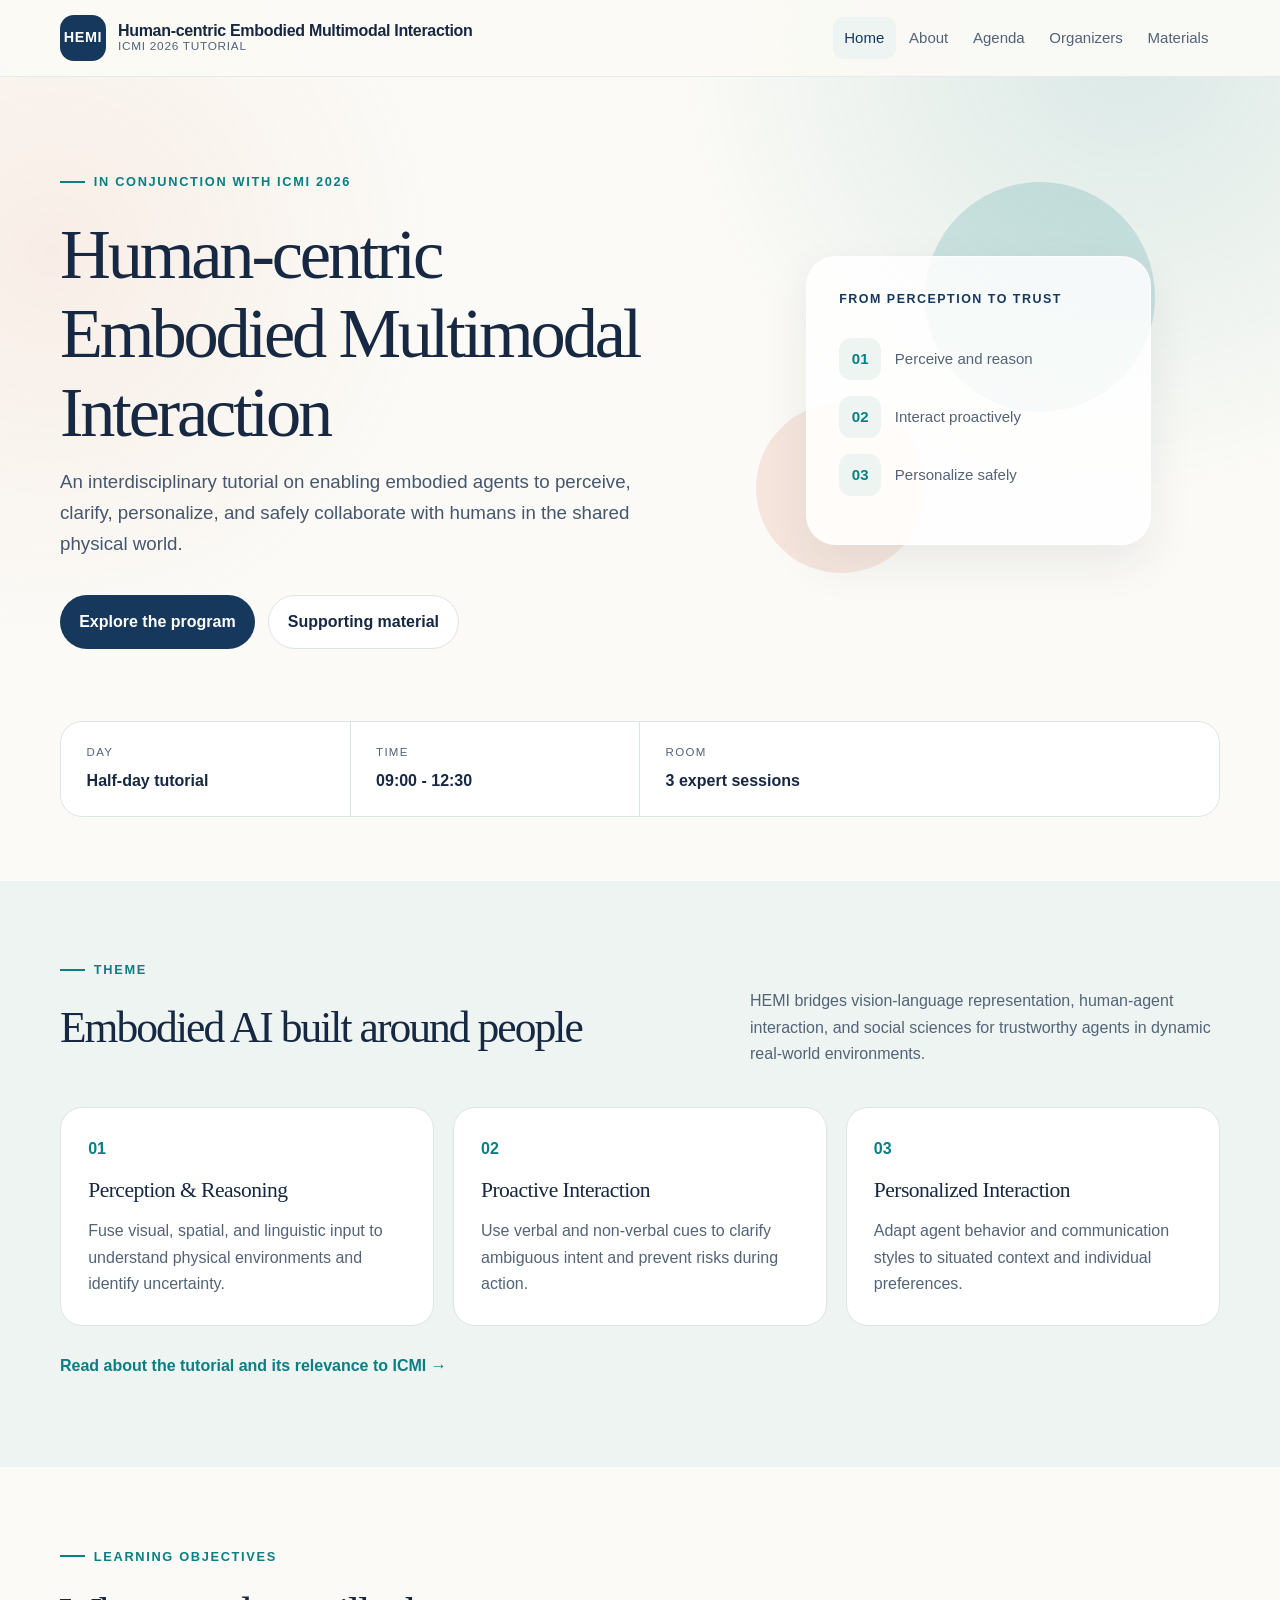
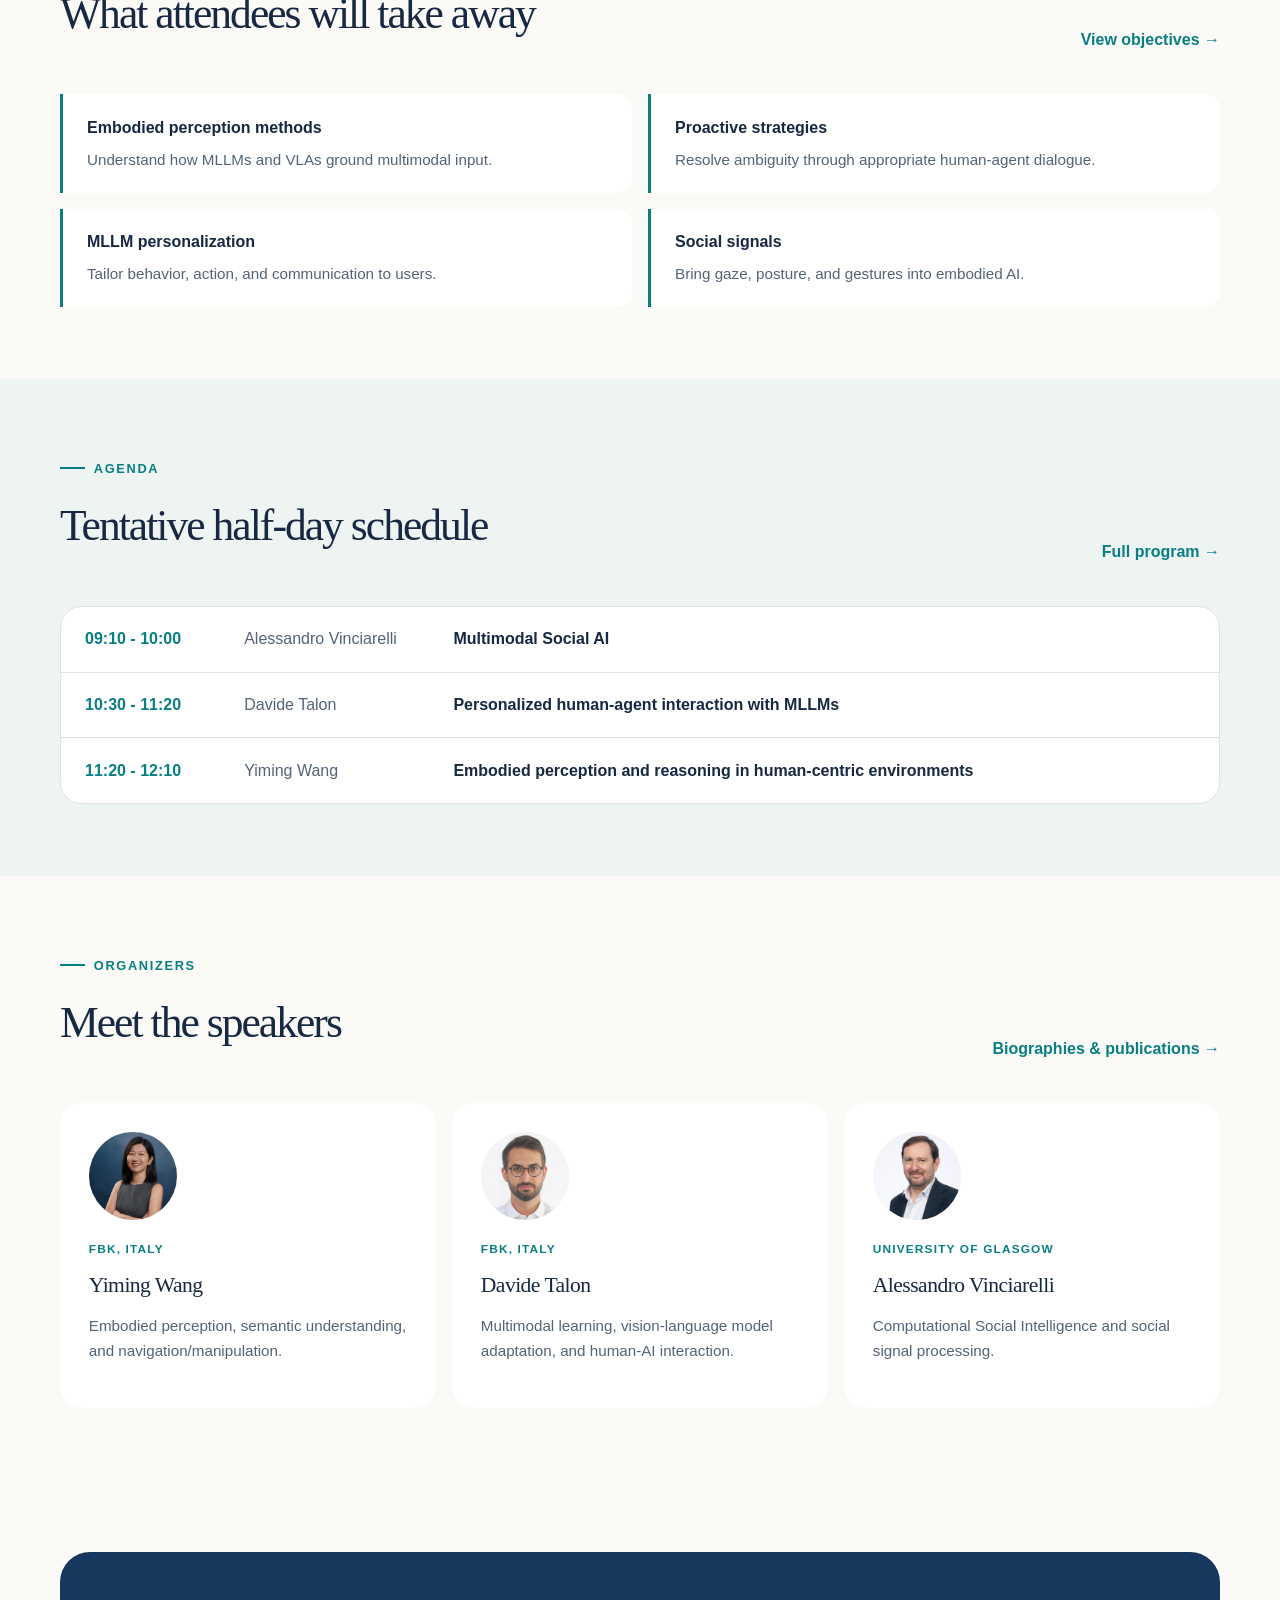
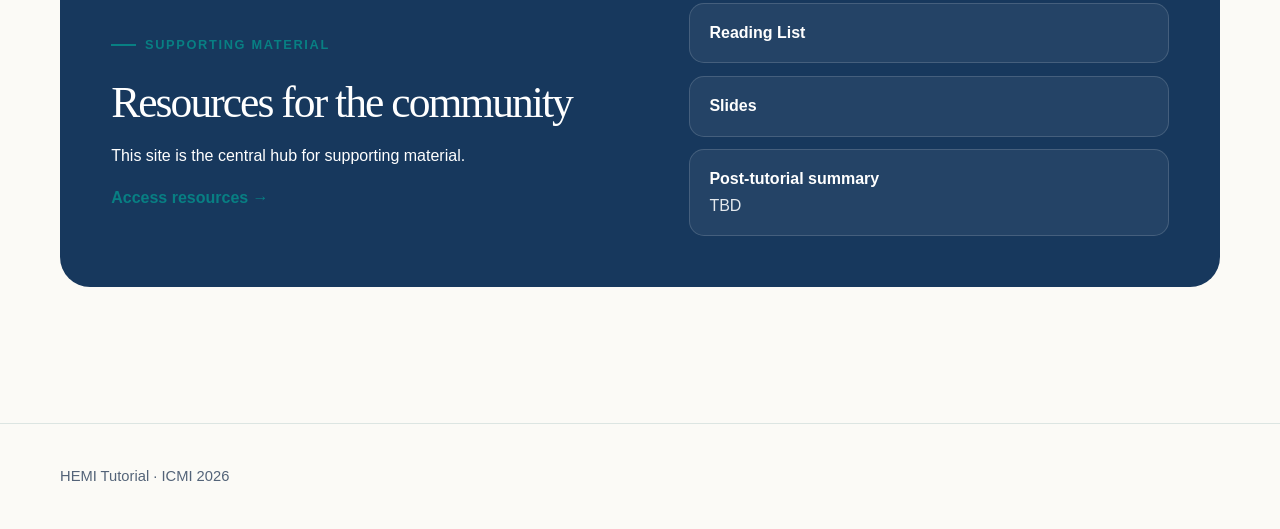
==== index.html @ 47eda5be "first commit" ====
<!doctype html>
<html lang="en">
  <head>
    <meta charset="utf-8">
    <meta name="viewport" content="width=device-width, initial-scale=1">
    <meta name="description" content="HEMI: Tutorial on Human-centric Embodied Multimodal Interaction in conjunction with ICMI 2026.">
    <title>HEMI | Human-centric Embodied Multimodal Interaction</title>
    <link rel="icon" type="image/svg+xml" href="assets/favicon.svg">
    <link rel="stylesheet" href="assets/styles.css">
    <script src="assets/site.js" defer></script>
  </head>
  <body>
    <header class="site-header">
      <div class="container header-row">
        <a class="brand" href="index.html" aria-label="HEMI homepage">
          <span class="brand-mark">HEMI</span>
          <span class="brand-text">Human-centric Embodied Multimodal Interaction<small>ICMI 2026 Tutorial</small></span>
        </a>
        <button class="nav-toggle" type="button" aria-expanded="false" aria-controls="nav">Menu</button>
        <nav class="site-nav" id="nav" aria-label="Primary">
          <a href="index.html" aria-current="page">Home</a>
          <a href="about.html">About</a>
          <a href="agenda.html">Agenda</a>
          <a href="organizers.html">Organizers</a>
          <a href="materials.html">Materials</a>
        </nav>
      </div>
    </header>

    <main>
      <section class="hero">
        <div class="container hero-grid">
          <div>
            <span class="eyebrow">In conjunction with ICMI 2026</span>
            <h1>Human-centric Embodied Multimodal Interaction</h1>
            <p class="lead">An interdisciplinary tutorial on enabling embodied agents to perceive, clarify, personalize, and safely collaborate with humans in the shared physical world.</p>
            <div class="actions">
              <a class="button" href="agenda.html">Explore the program</a>
              <a class="button secondary" href="materials.html">Supporting material</a>
            </div>
          </div>
          <div class="hero-art" aria-hidden="true">
            <span class="orb one"></span>
            <span class="orb two"></span>
            <div class="art-card">
              <strong>From perception to trust</strong>
              <div class="signal"><span>01</span>Perceive and reason</div>
              <div class="signal"><span>02</span>Interact proactively</div>
              <div class="signal"><span>03</span>Personalize safely</div>
            </div>
          </div>
        </div>
      </section>

      <section class="fact-strip" aria-label="Tutorial facts">
        <div class="container facts">
          <div class="fact"><span class="fact-label">Day</span><span class="fact-value">Half-day tutorial</span></div>
          <div class="fact"><span class="fact-label">Time</span><span class="fact-value">09:00 - 12:30</span></div>
          <div class="fact"><span class="fact-label">Room</span><span class="fact-value">3 expert sessions</span></div>
        </div>
      </section>

      <section class="section tint" id="theme">
        <div class="container">
          <div class="section-heading">
            <div>
              <span class="eyebrow">Theme</span>
              <h2>Embodied AI built around people</h2>
            </div>
            <p>HEMI bridges vision-language representation, human-agent interaction, and social sciences for trustworthy agents in dynamic real-world environments.</p>
          </div>
          <div class="cards">
            <article class="card">
              <span class="number">01</span>
              <h3>Perception &amp; Reasoning</h3>
              <p>Fuse visual, spatial, and linguistic input to understand physical environments and identify uncertainty.</p>
            </article>
            <article class="card">
              <span class="number">02</span>
              <h3>Proactive Interaction</h3>
              <p>Use verbal and non-verbal cues to clarify ambiguous intent and prevent risks during action.</p>
            </article>
            <article class="card">
              <span class="number">03</span>
              <h3>Personalized Interaction</h3>
              <p>Adapt agent behavior and communication styles to situated context and individual preferences.</p>
            </article>
          </div>
          <p class="more-link"><a class="link" href="about.html">Read about the tutorial and its relevance to ICMI &rarr;</a></p>
        </div>
      </section>

      <section class="section">
        <div class="container">
          <div class="section-heading">
            <div>
              <span class="eyebrow">Learning Objectives</span>
              <h2>What attendees will take away</h2>
            </div>
            <a class="link" href="about.html">View objectives &rarr;</a>
          </div>
          <div class="objective-grid">
            <div class="objective"><strong>Embodied perception methods</strong><p>Understand how MLLMs and VLAs ground multimodal input.</p></div>
            <div class="objective"><strong>Proactive strategies</strong><p>Resolve ambiguity through appropriate human-agent dialogue.</p></div>
            <div class="objective"><strong>MLLM personalization</strong><p>Tailor behavior, action, and communication to users.</p></div>
            <div class="objective"><strong>Social signals</strong><p>Bring gaze, posture, and gestures into embodied AI.</p></div>
          </div>
        </div>
      </section>

      <section class="section tint">
        <div class="container">
          <div class="section-heading">
            <div>
              <span class="eyebrow">Agenda</span>
              <h2>Tentative half-day schedule</h2>
            </div>
            <a class="link" href="agenda.html">Full program &rarr;</a>
          </div>
          <div class="timeline">
            <div class="session"><time>09:10 - 10:00</time><span class="speaker">Alessandro Vinciarelli</span><span class="topic">Multimodal Social AI</span></div>
            <div class="session"><time>10:30 - 11:20</time><span class="speaker">Davide Talon</span><span class="topic">Personalized human-agent interaction with MLLMs</span></div>
            <div class="session"><time>11:20 - 12:10</time><span class="speaker">Yiming Wang</span><span class="topic">Embodied perception and reasoning in human-centric environments</span></div>
          </div>
        </div>
      </section>

      <section class="section">
        <div class="container">
          <div class="section-heading">
            <div>
              <span class="eyebrow">Organizers</span>
              <h2>Meet the speakers</h2>
            </div>
            <a class="link" href="organizers.html">Biographies &amp; publications &rarr;</a>
          </div>
          <div class="people">
            <article class="person"><img class="person-avatar" src="assets/yiming.jpg" alt="Profile placeholder for Yiming Wang"><div class="person-tag">FBK, Italy</div><h3>Yiming Wang</h3><p>Embodied perception, semantic understanding, and navigation/manipulation.</p></article>
            <article class="person"><img class="person-avatar" src="assets/davide.jpg" alt="Profile placeholder for Davide Talon"><div class="person-tag">FBK, Italy</div><h3>Davide Talon</h3><p>Multimodal learning, vision-language model adaptation, and human-AI interaction.</p></article>
            <article class="person"><img class="person-avatar" src="assets/alessandro.jpg" alt="Profile placeholder for Alessandro Vinciarelli"><div class="person-tag">University of Glasgow</div><h3>Alessandro Vinciarelli</h3><p>Computational Social Intelligence and social signal processing.</p></article>
          </div>
        </div>
      </section>

      <section class="section">
        <div class="container resource-panel">
          <div>
            <span class="eyebrow">Supporting Material</span>
            <h2>Resources for the community</h2>
            <p>This site is the central hub for supporting material.</p>
            <a class="link" href="materials.html">Access resources &rarr;</a>
          </div>
          <div class="resource-list">
            <div class="resource-item"><strong>Reading List</strong></div>
            <div class="resource-item"><strong>Slides</strong></div>
            <div class="resource-item"><strong>Post-tutorial summary</strong>TBD</div>
          </div>
        </div>
      </section>
    </main>

    <footer class="site-footer">
      <div class="container footer-row">
        <span>HEMI Tutorial &middot; ICMI 2026</span>
      </div>
    </footer>
  </body>
</html>
---- assets/styles.css ----
:root {
  --ink: #172842;
  --ink-soft: #536378;
  --paper: #fbfaf6;
  --surface: #ffffff;
  --mist: #eef4f2;
  --line: #dce5e2;
  --navy: #17385d;
  --teal: #087f83;
  --coral: #df754f;
  --gold: #d1a144;
  --shadow: 0 18px 45px rgba(23, 40, 66, 0.08);
  --radius: 22px;
  --content: 1160px;
}

*,
*::before,
*::after {
  box-sizing: border-box;
}

html {
  scroll-behavior: smooth;
}

body {
  margin: 0;
  color: var(--ink);
  background: var(--paper);
  font-family: "Avenir Next", "Segoe UI", Arial, sans-serif;
  line-height: 1.65;
}

body::before {
  position: fixed;
  z-index: -1;
  inset: 0;
  background:
    radial-gradient(circle at 88% 5%, rgba(8, 127, 131, 0.13), transparent 28rem),
    radial-gradient(circle at 4% 28%, rgba(223, 117, 79, 0.09), transparent 24rem);
  content: "";
}

a {
  color: inherit;
  text-decoration: none;
}

p {
  margin: 0 0 1rem;
  color: var(--ink-soft);
}

img {
  max-width: 100%;
}

.container {
  width: min(var(--content), calc(100% - 3rem));
  margin: 0 auto;
}

.site-header {
  position: sticky;
  top: 0;
  z-index: 20;
  border-bottom: 1px solid rgba(220, 229, 226, 0.7);
  background: rgba(251, 250, 246, 0.92);
  backdrop-filter: blur(14px);
}

.header-row {
  min-height: 76px;
  display: flex;
  align-items: center;
  justify-content: space-between;
  gap: 1.5rem;
}

.brand {
  display: inline-flex;
  align-items: center;
  gap: 0.75rem;
  font-weight: 700;
  letter-spacing: -0.02em;
}

.brand-mark {
  display: grid;
  place-items: center;
  width: 46px;
  height: 46px;
  border-radius: 14px;
  color: #fff;
  background: var(--navy);
  font-size: 0.9rem;
  letter-spacing: 0.04em;
}

.brand-text {
  display: grid;
  line-height: 1.15;
}

.brand-text small {
  color: var(--ink-soft);
  font-size: 0.74rem;
  font-weight: 500;
  letter-spacing: 0.06em;
  text-transform: uppercase;
}

.nav-toggle {
  display: none;
  padding: 0.55rem 0.8rem;
  border: 1px solid var(--line);
  border-radius: 12px;
  background: var(--surface);
  color: var(--ink);
  font: inherit;
  font-weight: 600;
}

.site-nav {
  display: flex;
  align-items: center;
  gap: 0.1rem;
}

.site-nav a {
  padding: 0.55rem 0.72rem;
  border-radius: 10px;
  color: var(--ink-soft);
  font-size: 0.94rem;
  font-weight: 500;
}

.site-nav a:hover,
.site-nav a[aria-current="page"] {
  color: var(--navy);
  background: var(--mist);
}

.hero {
  padding: 5.5rem 0 4.5rem;
}

.hero-grid {
  display: grid;
  grid-template-columns: 1.02fr 0.78fr;
  align-items: center;
  gap: clamp(2.5rem, 7vw, 6rem);
}

.eyebrow {
  display: inline-flex;
  align-items: center;
  gap: 0.55rem;
  margin-bottom: 1.4rem;
  color: var(--teal);
  font-size: 0.8rem;
  font-weight: 700;
  letter-spacing: 0.13em;
  text-transform: uppercase;
}

.eyebrow::before {
  width: 25px;
  height: 2px;
  background: currentColor;
  content: "";
}

h1,
h2,
h3 {
  margin: 0 0 1rem;
  color: var(--ink);
  font-family: Georgia, "Times New Roman", serif;
  font-weight: 500;
  line-height: 1.12;
  letter-spacing: -0.045em;
}

h1 {
  max-width: 700px;
  font-size: clamp(2.8rem, 5.5vw, 4.7rem);
}

h2 {
  font-size: clamp(2rem, 3.4vw, 2.8rem);
}

h3 {
  font-size: 1.35rem;
  letter-spacing: -0.025em;
}

.lead {
  max-width: 670px;
  color: #44576f;
  font-size: clamp(1.05rem, 2vw, 1.17rem);
}

.actions {
  display: flex;
  flex-wrap: wrap;
  gap: 0.8rem;
  margin-top: 2.2rem;
}

.button {
  display: inline-flex;
  align-items: center;
  gap: 0.5rem;
  padding: 0.78rem 1.2rem;
  border-radius: 999px;
  color: #fff;
  background: var(--navy);
  font-weight: 600;
  transition: transform 160ms ease, box-shadow 160ms ease;
}

.button:hover {
  box-shadow: 0 8px 20px rgba(23, 56, 93, 0.2);
  transform: translateY(-2px);
}

.button.secondary {
  border: 1px solid var(--line);
  color: var(--ink);
  background: var(--surface);
}

.hero-art {
  position: relative;
  min-height: 450px;
}

.orb {
  position: absolute;
  border-radius: 50%;
}

.orb.one {
  top: 0;
  right: 14%;
  width: 230px;
  height: 230px;
  background: rgba(8, 127, 131, 0.16);
}

.orb.two {
  bottom: 13%;
  left: 0;
  width: 170px;
  height: 170px;
  background: rgba(223, 117, 79, 0.15);
}

.art-card {
  position: absolute;
  top: 74px;
  left: 50px;
  width: min(345px, calc(100% - 55px));
  padding: 2rem;
  border: 1px solid rgba(255, 255, 255, 0.65);
  border-radius: 30px;
  background: rgba(255, 255, 255, 0.82);
  box-shadow: var(--shadow);
}

.art-card strong {
  display: block;
  margin-bottom: 1.8rem;
  color: var(--navy);
  font-size: 0.78rem;
  letter-spacing: 0.12em;
  text-transform: uppercase;
}

.signal {
  display: flex;
  align-items: center;
  gap: 0.85rem;
  margin: 1rem 0;
  color: var(--ink-soft);
  font-size: 0.94rem;
  font-weight: 500;
}

.signal span:first-child {
  width: 42px;
  height: 42px;
  display: grid;
  place-items: center;
  border-radius: 12px;
  color: var(--teal);
  background: var(--mist);
  font-weight: 700;
}

.fact-strip {
  padding: 0 0 4rem;
}

.facts {
  display: grid;
  grid-template-columns: repeat(4, 1fr);
  overflow: hidden;
  border: 1px solid var(--line);
  border-radius: var(--radius);
  background: var(--surface);
}

.fact {
  padding: 1.35rem 1.6rem;
  border-right: 1px solid var(--line);
}

.fact:last-child {
  border-right: 0;
}

.fact-label {
  display: block;
  margin-bottom: 0.35rem;
  color: var(--ink-soft);
  font-size: 0.72rem;
  letter-spacing: 0.11em;
  text-transform: uppercase;
}

.fact-value {
  color: var(--ink);
  font-weight: 600;
}

.section {
  padding: 4.5rem 0;
}

.section.tint {
  background: var(--mist);
}

.section-heading {
  display: flex;
  align-items: end;
  justify-content: space-between;
  gap: 2rem;
  margin-bottom: 2.5rem;
}

.section-heading p {
  max-width: 470px;
  margin: 0;
}

.link {
  color: var(--teal);
  font-weight: 650;
}

.link:hover {
  text-decoration: underline;
  text-underline-offset: 4px;
}

.more-link {
  margin-top: 1.7rem;
}

.cards {
  display: grid;
  grid-template-columns: repeat(3, 1fr);
  gap: 1.15rem;
}

.card {
  padding: 1.7rem;
  border: 1px solid var(--line);
  border-radius: var(--radius);
  background: var(--surface);
}

.card p:last-child {
  margin-bottom: 0;
}

.number {
  display: block;
  margin-bottom: 1rem;
  color: var(--teal);
  font-weight: 700;
}

.objective-grid {
  display: grid;
  grid-template-columns: repeat(2, 1fr);
  gap: 1rem;
}

.objective {
  padding: 1.3rem 1.5rem;
  border-left: 3px solid var(--teal);
  border-radius: 0 15px 15px 0;
  background: var(--surface);
}

.objective strong {
  display: block;
  margin-bottom: 0.35rem;
}

.objective p {
  margin: 0;
  font-size: 0.95rem;
}

.timeline {
  border: 1px solid var(--line);
  border-radius: var(--radius);
  background: var(--surface);
}

.session {
  display: grid;
  grid-template-columns: 140px 190px 1fr;
  gap: 1.2rem;
  padding: 1.2rem 1.5rem;
  border-bottom: 1px solid var(--line);
}

.session:last-child {
  border-bottom: 0;
}

.session time {
  color: var(--teal);
  font-weight: 700;
}

.session .speaker {
  color: var(--ink-soft);
}

.session .topic {
  color: var(--ink);
  font-weight: 600;
}

.people {
  display: grid;
  grid-template-columns: repeat(3, 1fr);
  gap: 1rem;
}

.person {
  padding: 1.8rem;
  border-radius: var(--radius);
  background: var(--surface);
}

.person-avatar {
  display: block;
  width: 88px;
  height: 88px;
  margin-bottom: 1.25rem;
  border-radius: 50%;
  background: #f5e7e1;
  object-fit: cover;
  object-position: center 20%;
}

.person-tag {
  margin-bottom: 0.85rem;
  color: var(--teal);
  font-size: 0.74rem;
  font-weight: 700;
  letter-spacing: 0.1em;
  text-transform: uppercase;
}

.person p {
  font-size: 0.95rem;
}

.resource-panel {
  display: grid;
  grid-template-columns: 1.05fr 0.95fr;
  gap: 3rem;
  align-items: center;
  padding: clamp(2rem, 5vw, 3.2rem);
  border-radius: 30px;
  color: #fff;
  background: var(--navy);
}

.resource-panel h2,
.resource-panel p {
  color: #fff;
}

.resource-list {
  display: grid;
  gap: 0.8rem;
}

.resource-item {
  padding: 1rem 1.2rem;
  border: 1px solid rgba(255, 255, 255, 0.15);
  border-radius: 15px;
  background: rgba(255, 255, 255, 0.06);
  color: rgba(255, 255, 255, 0.88);
}

.resource-item strong {
  display: block;
  color: #fff;
}

.page-hero {
  padding: 4.8rem 0 3.4rem;
}

.page-hero h1 {
  max-width: 820px;
  font-size: clamp(2.55rem, 5vw, 4rem);
}

.page-hero .lead {
  max-width: 760px;
}

.prose {
  max-width: 780px;
}

.prose h2 {
  margin-top: 2.6rem;
  font-size: 1.8rem;
}

.topic-list {
  display: grid;
  gap: 0.75rem;
  padding: 0;
  list-style: none;
}

.topic-list li {
  position: relative;
  padding: 1rem 1rem 1rem 3rem;
  border: 1px solid var(--line);
  border-radius: 13px;
  background: var(--surface);
}

.topic-list li::before {
  position: absolute;
  top: 1.18rem;
  left: 1.1rem;
  width: 10px;
  height: 10px;
  border-radius: 50%;
  background: var(--coral);
  content: "";
}

.wide-card {
  margin-bottom: 1rem;
  padding: 1.7rem 1.8rem;
  border: 1px solid var(--line);
  border-radius: var(--radius);
  background: var(--surface);
}

.bio {
  margin-bottom: 1.1rem;
  padding: clamp(1.5rem, 4vw, 2.3rem);
  border: 1px solid var(--line);
  border-radius: var(--radius);
  background: var(--surface);
}

.bio-header {
  display: flex;
  justify-content: space-between;
  align-items: center;
  gap: 1.5rem;
  margin-bottom: 0.7rem;
}

.bio-person {
  display: flex;
  align-items: center;
  gap: 1.25rem;
}

.bio-avatar {
  flex: 0 0 auto;
  width: 108px;
  height: 108px;
  border-radius: 50%;
  background: #f5e7e1;
  object-fit: cover;
  object-position: center 20%;
}

.bio-header p {
  margin: 0;
  text-align: right;
}

.publications {
  margin: 1rem 0 0;
  padding-left: 1.2rem;
  color: var(--ink-soft);
  font-size: 0.94rem;
}

.publications li + li {
  margin-top: 0.45rem;
}

.download-card {
  display: flex;
  justify-content: space-between;
  align-items: center;
  gap: 2rem;
  padding: 2rem;
  border: 1px solid var(--line);
  border-radius: var(--radius);
  background: var(--surface);
}

.download-card p {
  margin-bottom: 0;
}

.materials-grid {
  margin-top: 1rem;
}

.note {
  margin-top: 2rem;
  padding: 1.25rem 1.4rem;
  border-radius: 15px;
  background: var(--mist);
  color: var(--ink-soft);
}

.site-footer {
  margin-top: 4rem;
  padding: 2.5rem 0;
  border-top: 1px solid var(--line);
}

.footer-row {
  display: flex;
  justify-content: space-between;
  align-items: center;
  gap: 1.3rem;
  color: var(--ink-soft);
  font-size: 0.92rem;
}

.footer-links {
  display: flex;
  gap: 1.2rem;
}

@media (max-width: 900px) {
  .nav-toggle {
    display: block;
  }

  .site-nav {
    position: absolute;
    top: 76px;
    right: 1.5rem;
    left: 1.5rem;
    display: none;
    flex-direction: column;
    align-items: stretch;
    padding: 0.65rem;
    border: 1px solid var(--line);
    border-radius: 16px;
    background: var(--surface);
    box-shadow: var(--shadow);
  }

  .site-nav.open {
    display: flex;
  }

  .hero-grid,
  .resource-panel {
    grid-template-columns: 1fr;
  }

  .hero {
    padding-top: 3.8rem;
  }

  .hero-art {
    min-height: 400px;
    max-width: 450px;
    width: 100%;
    margin: 0 auto;
  }

  .facts,
  .cards,
  .people {
    grid-template-columns: repeat(2, 1fr);
  }

  .fact:nth-child(2) {
    border-right: 0;
  }

  .fact:nth-child(-n+2) {
    border-bottom: 1px solid var(--line);
  }

  .section-heading {
    align-items: start;
    flex-direction: column;
  }
}

@media (max-width: 640px) {
  .container {
    width: min(var(--content), calc(100% - 2rem));
  }

  .brand-text {
    display: none;
  }

  .hero-art {
    min-height: 355px;
  }

  .art-card {
    top: 42px;
    left: 18px;
    padding: 1.5rem;
  }

  .facts,
  .cards,
  .people,
  .objective-grid {
    grid-template-columns: 1fr;
  }

  .fact,
  .fact:nth-child(2) {
    border-right: 0;
    border-bottom: 1px solid var(--line);
  }

  .fact:last-child {
    border-bottom: 0;
  }

  .session {
    grid-template-columns: 1fr;
    gap: 0.2rem;
  }

  .bio-header,
  .download-card,
  .footer-row {
    align-items: start;
    flex-direction: column;
  }

  .bio-person {
    align-items: start;
  }

  .bio-avatar {
    width: 84px;
    height: 84px;
  }

  .bio-header p {
    text-align: left;
  }
}
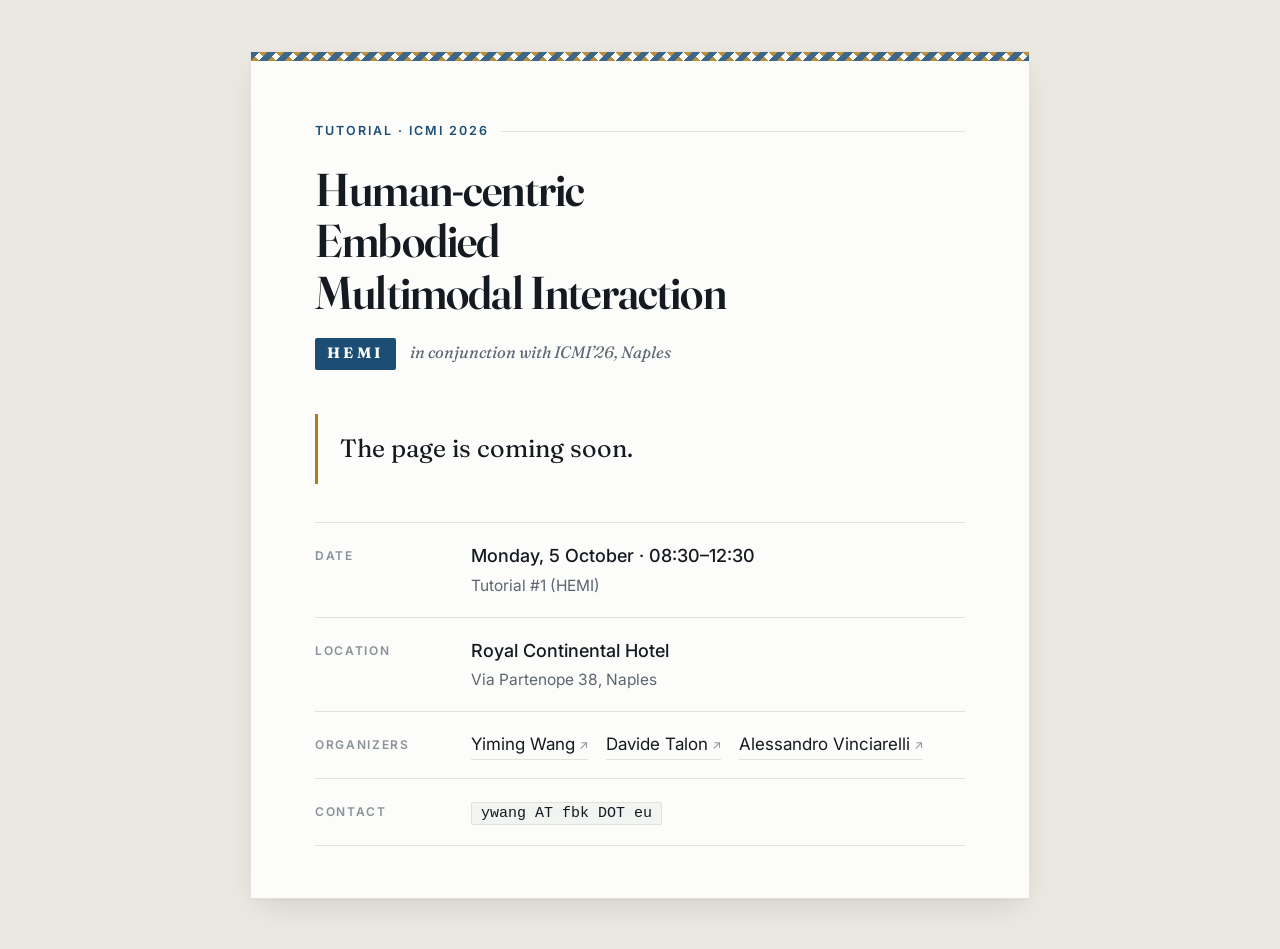
==== commit 79f9788e: "comingsoon" ====
--- a/index.html
+++ b/index.html
@@ -1,168 +1,223 @@
 <!doctype html>
 <html lang="en">
-  <head>
-    <meta charset="utf-8">
-    <meta name="viewport" content="width=device-width, initial-scale=1">
-    <meta name="description" content="HEMI: Tutorial on Human-centric Embodied Multimodal Interaction in conjunction with ICMI 2026.">
-    <title>HEMI | Human-centric Embodied Multimodal Interaction</title>
-    <link rel="icon" type="image/svg+xml" href="assets/favicon.svg">
-    <link rel="stylesheet" href="assets/styles.css">
-    <script src="assets/site.js" defer></script>
-  </head>
-  <body>
-    <header class="site-header">
-      <div class="container header-row">
-        <a class="brand" href="index.html" aria-label="HEMI homepage">
-          <span class="brand-mark">HEMI</span>
-          <span class="brand-text">Human-centric Embodied Multimodal Interaction<small>ICMI 2026 Tutorial</small></span>
-        </a>
-        <button class="nav-toggle" type="button" aria-expanded="false" aria-controls="nav">Menu</button>
-        <nav class="site-nav" id="nav" aria-label="Primary">
-          <a href="index.html" aria-current="page">Home</a>
-          <a href="about.html">About</a>
-          <a href="agenda.html">Agenda</a>
-          <a href="organizers.html">Organizers</a>
-          <a href="materials.html">Materials</a>
-        </nav>
-      </div>
-    </header>
-
-    <main>
-      <section class="hero">
-        <div class="container hero-grid">
-          <div>
-            <span class="eyebrow">In conjunction with ICMI 2026</span>
-            <h1>Human-centric Embodied Multimodal Interaction</h1>
-            <p class="lead">An interdisciplinary tutorial on enabling embodied agents to perceive, clarify, personalize, and safely collaborate with humans in the shared physical world.</p>
-            <div class="actions">
-              <a class="button" href="agenda.html">Explore the program</a>
-              <a class="button secondary" href="materials.html">Supporting material</a>
-            </div>
-          </div>
-          <div class="hero-art" aria-hidden="true">
-            <span class="orb one"></span>
-            <span class="orb two"></span>
-            <div class="art-card">
-              <strong>From perception to trust</strong>
-              <div class="signal"><span>01</span>Perceive and reason</div>
-              <div class="signal"><span>02</span>Interact proactively</div>
-              <div class="signal"><span>03</span>Personalize safely</div>
-            </div>
-          </div>
-        </div>
-      </section>
-
-      <section class="fact-strip" aria-label="Tutorial facts">
-        <div class="container facts">
-          <div class="fact"><span class="fact-label">Day</span><span class="fact-value">Half-day tutorial</span></div>
-          <div class="fact"><span class="fact-label">Time</span><span class="fact-value">09:00 - 12:30</span></div>
-          <div class="fact"><span class="fact-label">Room</span><span class="fact-value">3 expert sessions</span></div>
-        </div>
-      </section>
-
-      <section class="section tint" id="theme">
-        <div class="container">
-          <div class="section-heading">
-            <div>
-              <span class="eyebrow">Theme</span>
-              <h2>Embodied AI built around people</h2>
-            </div>
-            <p>HEMI bridges vision-language representation, human-agent interaction, and social sciences for trustworthy agents in dynamic real-world environments.</p>
-          </div>
-          <div class="cards">
-            <article class="card">
-              <span class="number">01</span>
-              <h3>Perception &amp; Reasoning</h3>
-              <p>Fuse visual, spatial, and linguistic input to understand physical environments and identify uncertainty.</p>
-            </article>
-            <article class="card">
-              <span class="number">02</span>
-              <h3>Proactive Interaction</h3>
-              <p>Use verbal and non-verbal cues to clarify ambiguous intent and prevent risks during action.</p>
-            </article>
-            <article class="card">
-              <span class="number">03</span>
-              <h3>Personalized Interaction</h3>
-              <p>Adapt agent behavior and communication styles to situated context and individual preferences.</p>
-            </article>
-          </div>
-          <p class="more-link"><a class="link" href="about.html">Read about the tutorial and its relevance to ICMI &rarr;</a></p>
-        </div>
-      </section>
-
-      <section class="section">
-        <div class="container">
-          <div class="section-heading">
-            <div>
-              <span class="eyebrow">Learning Objectives</span>
-              <h2>What attendees will take away</h2>
-            </div>
-            <a class="link" href="about.html">View objectives &rarr;</a>
-          </div>
-          <div class="objective-grid">
-            <div class="objective"><strong>Embodied perception methods</strong><p>Understand how MLLMs and VLAs ground multimodal input.</p></div>
-            <div class="objective"><strong>Proactive strategies</strong><p>Resolve ambiguity through appropriate human-agent dialogue.</p></div>
-            <div class="objective"><strong>MLLM personalization</strong><p>Tailor behavior, action, and communication to users.</p></div>
-            <div class="objective"><strong>Social signals</strong><p>Bring gaze, posture, and gestures into embodied AI.</p></div>
-          </div>
-        </div>
-      </section>
-
-      <section class="section tint">
-        <div class="container">
-          <div class="section-heading">
-            <div>
-              <span class="eyebrow">Agenda</span>
-              <h2>Tentative half-day schedule</h2>
-            </div>
-            <a class="link" href="agenda.html">Full program &rarr;</a>
-          </div>
-          <div class="timeline">
-            <div class="session"><time>09:10 - 10:00</time><span class="speaker">Alessandro Vinciarelli</span><span class="topic">Multimodal Social AI</span></div>
-            <div class="session"><time>10:30 - 11:20</time><span class="speaker">Davide Talon</span><span class="topic">Personalized human-agent interaction with MLLMs</span></div>
-            <div class="session"><time>11:20 - 12:10</time><span class="speaker">Yiming Wang</span><span class="topic">Embodied perception and reasoning in human-centric environments</span></div>
-          </div>
-        </div>
-      </section>
-
-      <section class="section">
-        <div class="container">
-          <div class="section-heading">
-            <div>
-              <span class="eyebrow">Organizers</span>
-              <h2>Meet the speakers</h2>
-            </div>
-            <a class="link" href="organizers.html">Biographies &amp; publications &rarr;</a>
-          </div>
-          <div class="people">
-            <article class="person"><img class="person-avatar" src="assets/yiming.jpg" alt="Profile placeholder for Yiming Wang"><div class="person-tag">FBK, Italy</div><h3>Yiming Wang</h3><p>Embodied perception, semantic understanding, and navigation/manipulation.</p></article>
-            <article class="person"><img class="person-avatar" src="assets/davide.jpg" alt="Profile placeholder for Davide Talon"><div class="person-tag">FBK, Italy</div><h3>Davide Talon</h3><p>Multimodal learning, vision-language model adaptation, and human-AI interaction.</p></article>
-            <article class="person"><img class="person-avatar" src="assets/alessandro.jpg" alt="Profile placeholder for Alessandro Vinciarelli"><div class="person-tag">University of Glasgow</div><h3>Alessandro Vinciarelli</h3><p>Computational Social Intelligence and social signal processing.</p></article>
-          </div>
-        </div>
-      </section>
-
-      <section class="section">
-        <div class="container resource-panel">
-          <div>
-            <span class="eyebrow">Supporting Material</span>
-            <h2>Resources for the community</h2>
-            <p>This site is the central hub for supporting material.</p>
-            <a class="link" href="materials.html">Access resources &rarr;</a>
-          </div>
-          <div class="resource-list">
-            <div class="resource-item"><strong>Reading List</strong></div>
-            <div class="resource-item"><strong>Slides</strong></div>
-            <div class="resource-item"><strong>Post-tutorial summary</strong>TBD</div>
-          </div>
-        </div>
-      </section>
-    </main>
-
-    <footer class="site-footer">
-      <div class="container footer-row">
-        <span>HEMI Tutorial &middot; ICMI 2026</span>
-      </div>
-    </footer>
-  </body>
+<head>
+<meta charset="utf-8">
+<meta name="viewport" content="width=device-width, initial-scale=1">
+<title>HEMI — Tutorial on Human-centric Embodied Multimodal Interaction · ICMI 2026</title>
+<meta name="description" content="Tutorial on Human-centric Embodied Multimodal Interaction (HEMI), in conjunction with ICMI 2026, Naples. The page is coming soon.">
+<link rel="preconnect" href="https://fonts.googleapis.com">
+<link rel="preconnect" href="https://fonts.gstatic.com" crossorigin>
+<link href="https://fonts.googleapis.com/css2?family=Fraunces:opsz,wght@9..144,400;9..144,600;9..144,700&family=Inter:wght@400;500;600&display=swap" rel="stylesheet">
+<style>
+  :root{
+    --bg:#EAE8E0;
+    --sheet:#FCFCFA;
+    --ink:#141A20;
+    --soft:#5C6670;
+    --faint:#8A9299;
+    --rule:#E3E1D8;
+    --sea:#1C4E75;
+    --ochre:#B07D1A;
+  }
+
+  *{box-sizing:border-box;}
+
+  body{
+    margin:0;
+    background:var(--bg);
+    color:var(--ink);
+    font-family:"Inter",Helvetica,Arial,sans-serif;
+    font-size:17px;
+    line-height:1.65;
+    -webkit-font-smoothing:antialiased;
+    display:flex;
+    justify-content:center;
+    padding:clamp(0px,4vw,56px) clamp(0px,4vw,32px);
+  }
+
+  /* the sheet */
+  main{
+    width:100%;
+    max-width:780px;
+    background:var(--sheet);
+    border:1px solid var(--rule);
+    box-shadow:0 1px 2px rgba(20,26,32,.04),0 12px 32px -12px rgba(20,26,32,.16);
+    overflow:hidden;
+    animation:rise .6s cubic-bezier(.2,.7,.3,1) both;
+  }
+  @keyframes rise{from{opacity:0;transform:translateY(10px)}to{opacity:1;transform:none}}
+
+  /* majolica band — a nod to the Neapolitan tilework */
+  .tiles{
+    height:9px;
+    background:
+      repeating-linear-gradient(135deg,
+        var(--sea) 0 6px, transparent 6px 12px),
+      repeating-linear-gradient(45deg,
+        var(--ochre) 0 6px, var(--sheet) 6px 12px);
+    opacity:.85;
+  }
+
+  .inner{padding:clamp(34px,6vw,60px) clamp(26px,6vw,64px) clamp(34px,5vw,52px);}
+
+  /* masthead */
+  .eyebrow{
+    display:flex;align-items:center;gap:12px;
+    font-size:12.5px;font-weight:600;
+    letter-spacing:.16em;text-transform:uppercase;
+    color:var(--sea);
+    margin:0 0 22px;
+  }
+  .eyebrow::after{
+    content:"";flex:1;height:1px;background:var(--rule);
+  }
+
+  h1{
+    font-family:"Fraunces","Georgia",serif;
+    font-variation-settings:"opsz" 96,"SOFT" 0,"WONK" 0;
+    font-weight:600;
+    font-size:clamp(30px,5.4vw,46px);
+    line-height:1.12;
+    letter-spacing:-.018em;
+    margin:0;
+    max-width:16ch;
+    text-wrap:balance;
+  }
+
+  .lockup{
+    display:flex;align-items:baseline;gap:14px;flex-wrap:wrap;
+    margin:20px 0 0;
+  }
+  .mark{
+    font-family:"Fraunces",Georgia,serif;
+    font-weight:700;font-size:15px;letter-spacing:.22em;
+    color:var(--sheet);background:var(--sea);
+    padding:3px 12px 4px;border-radius:2px;
+  }
+  .lockup em{
+    font-style:italic;color:var(--soft);font-size:16.5px;
+    font-family:"Fraunces",Georgia,serif;
+  }
+
+  /* coming soon */
+  .soon{
+    margin:clamp(30px,5vw,44px) 0 clamp(28px,4vw,38px);
+    padding:18px 0 18px 22px;
+    border-left:3px solid var(--ochre);
+    font-family:"Fraunces",Georgia,serif;
+    font-variation-settings:"opsz" 20;
+    font-size:clamp(20px,3.2vw,25px);
+    line-height:1.35;
+    color:var(--ink);
+  }
+
+  /* details */
+  dl{margin:0;border-top:1px solid var(--rule);}
+  dl > div{
+    display:grid;
+    grid-template-columns:132px 1fr;
+    gap:8px 24px;
+    padding:18px 0;
+    border-bottom:1px solid var(--rule);
+  }
+  dt{
+    font-size:12px;font-weight:600;
+    letter-spacing:.14em;text-transform:uppercase;
+    color:var(--faint);
+    padding-top:5px;
+  }
+  dd{margin:0;color:var(--soft);}
+  dd .lead{
+    display:block;color:var(--ink);font-weight:500;
+    font-size:18px;
+  }
+  dd .sub{font-size:15.5px;}
+
+  .people{display:flex;flex-wrap:wrap;gap:6px 18px;}
+  .people a{
+    color:var(--ink);text-decoration:none;
+    border-bottom:1px solid var(--rule);
+    padding-bottom:1px;
+    transition:border-color .18s ease,color .18s ease;
+  }
+  .people a::after{
+    content:"↗";font-size:.72em;color:var(--faint);
+    margin-left:4px;vertical-align:1px;
+    transition:color .18s ease;
+  }
+  .people a:hover,.people a:focus-visible{color:var(--sea);border-color:var(--sea);}
+  .people a:hover::after,.people a:focus-visible::after{color:var(--sea);}
+
+  .mail{
+    font-family:ui-monospace,SFMono-Regular,Menlo,monospace;
+    font-size:15px;color:var(--ink);
+    background:#F2F4F2;border:1px solid var(--rule);
+    padding:2px 9px;border-radius:2px;
+  }
+
+  a:focus-visible{outline:2px solid var(--sea);outline-offset:3px;border-radius:1px;}
+
+  @media (max-width:560px){
+    main{border-left:none;border-right:none;}
+    dl > div{grid-template-columns:1fr;gap:4px;padding:16px 0;}
+    dt{padding-top:0;}
+  }
+
+  @media (prefers-reduced-motion:reduce){
+    main{animation:none;}
+    *{transition:none !important;}
+  }
+</style>
+</head>
+<body>
+
+<main>
+  <div class="tiles" aria-hidden="true"></div>
+
+  <div class="inner">
+
+    <p class="eyebrow">Tutorial &middot; ICMI 2026</p>
+
+    <h1>Human-centric Embodied Multimodal Interaction</h1>
+
+    <p class="lockup">
+      <span class="mark">HEMI</span>
+      <em>in conjunction with ICMI&rsquo;26, Naples</em>
+    </p>
+
+    <p class="soon">The page is coming soon.</p>
+
+    <dl>
+      <div>
+        <dt>Date</dt>
+        <dd>
+          <span class="lead">Monday, 5 October &middot; 08:30&ndash;12:30</span>
+          <span class="sub">Tutorial #1 (HEMI)</span>
+        </dd>
+      </div>
+      <div>
+        <dt>Location</dt>
+        <dd>
+          <span class="lead">Royal Continental Hotel</span>
+          <span class="sub">Via Partenope 38, Naples</span>
+        </dd>
+      </div>
+      <div>
+        <dt>Organizers</dt>
+        <dd class="people">
+          <a href="https://www.yimingwang.me/">Yiming Wang</a>
+          <a href="https://davidetalon.github.io/">Davide Talon</a>
+          <a href="https://vinciarelli.net/">Alessandro Vinciarelli</a>
+        </dd>
+      </div>
+      <div>
+        <dt>Contact</dt>
+        <dd><span class="mail">ywang AT fbk DOT eu</span></dd>
+      </div>
+    </dl>
+
+  </div>
+</main>
+
+</body>
 </html>
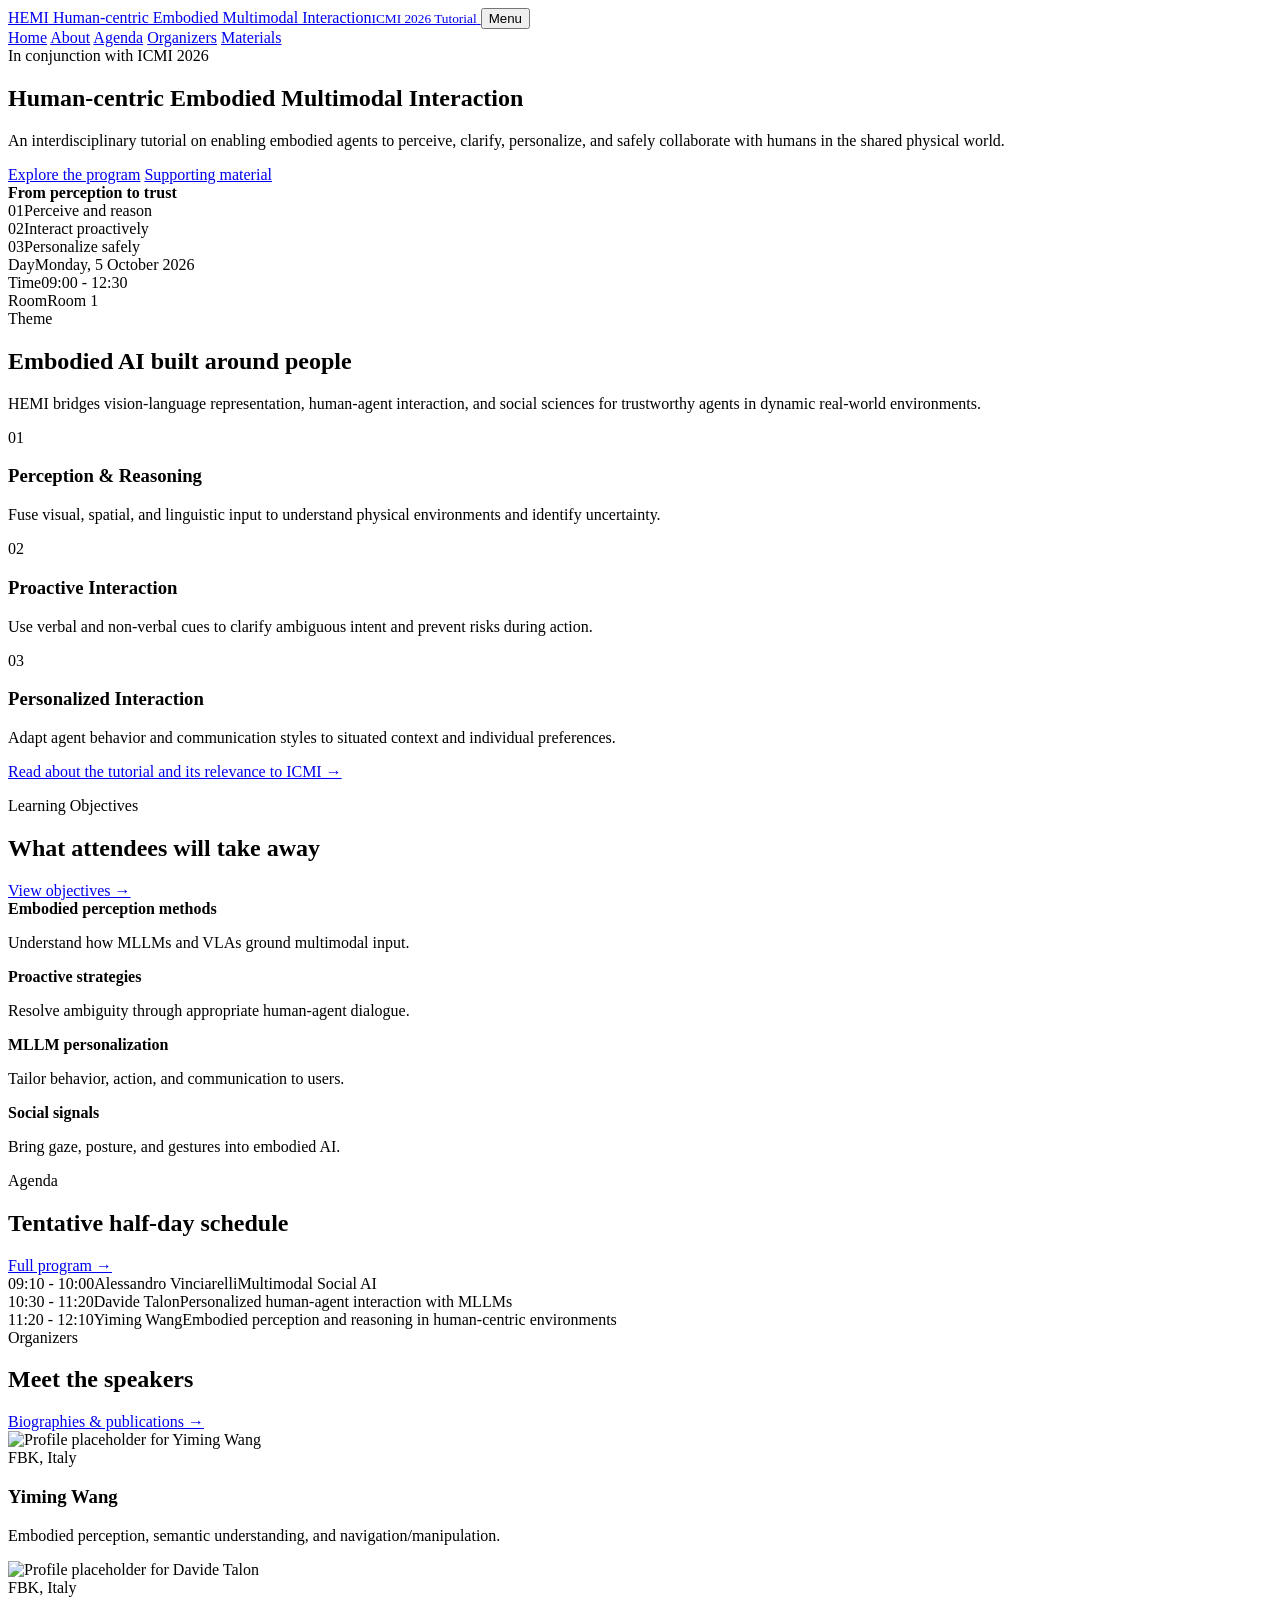
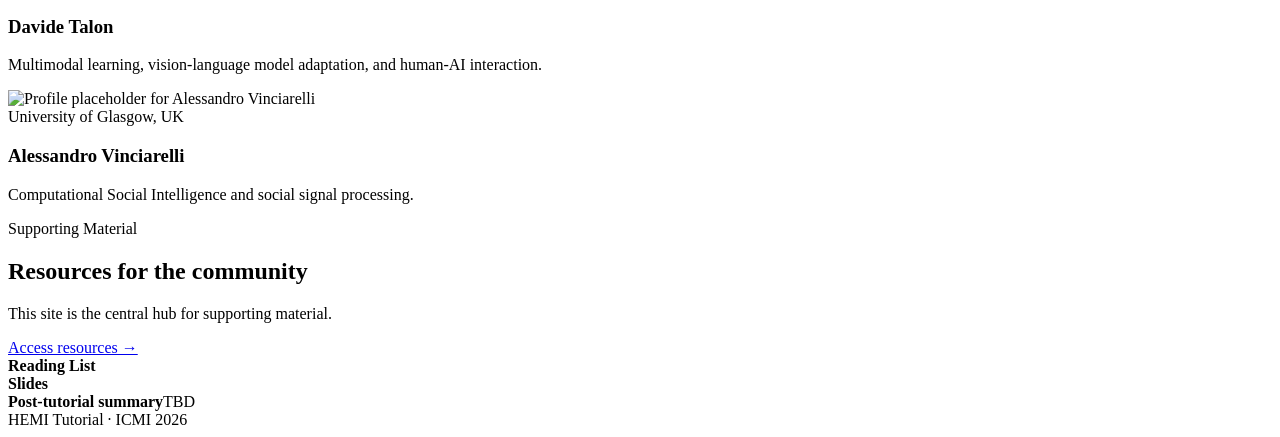
==== commit 7daced10: "fixes" ====
--- a/index.html
+++ b/index.html
@@ -1,223 +1,168 @@
 <!doctype html>
 <html lang="en">
-<head>
-<meta charset="utf-8">
-<meta name="viewport" content="width=device-width, initial-scale=1">
-<title>HEMI — Tutorial on Human-centric Embodied Multimodal Interaction · ICMI 2026</title>
-<meta name="description" content="Tutorial on Human-centric Embodied Multimodal Interaction (HEMI), in conjunction with ICMI 2026, Naples. The page is coming soon.">
-<link rel="preconnect" href="https://fonts.googleapis.com">
-<link rel="preconnect" href="https://fonts.gstatic.com" crossorigin>
-<link href="https://fonts.googleapis.com/css2?family=Fraunces:opsz,wght@9..144,400;9..144,600;9..144,700&family=Inter:wght@400;500;600&display=swap" rel="stylesheet">
-<style>
-  :root{
-    --bg:#EAE8E0;
-    --sheet:#FCFCFA;
-    --ink:#141A20;
-    --soft:#5C6670;
-    --faint:#8A9299;
-    --rule:#E3E1D8;
-    --sea:#1C4E75;
-    --ochre:#B07D1A;
-  }
+  <head>
+    <meta charset="utf-8">
+    <meta name="viewport" content="width=device-width, initial-scale=1">
+    <meta name="description" content="HEMI: Tutorial on Human-centric Embodied Multimodal Interaction in conjunction with ICMI 2026.">
+    <title>HEMI | Human-centric Embodied Multimodal Interaction</title>
+    <link rel="icon" type="image/svg+xml" href="assets/favicon.svg">
+    <link rel="stylesheet" href="assets/styles.css">
+    <script src="assets/site.js" defer></script>
+  </head>
+  <body>
+    <header class="site-header">
+      <div class="container header-row">
+        <a class="brand" href="index.html" aria-label="HEMI homepage">
+          <span class="brand-mark">HEMI</span>
+          <span class="brand-text">Human-centric Embodied Multimodal Interaction<small>ICMI 2026 Tutorial</small></span>
+        </a>
+        <button class="nav-toggle" type="button" aria-expanded="false" aria-controls="nav">Menu</button>
+        <nav class="site-nav" id="nav" aria-label="Primary">
+          <a href="index.html" aria-current="page">Home</a>
+          <a href="about.html">About</a>
+          <a href="agenda.html">Agenda</a>
+          <a href="organizers.html">Organizers</a>
+          <a href="materials.html">Materials</a>
+        </nav>
+      </div>
+    </header>
 
-  *{box-sizing:border-box;}
+    <main>
+      <section class="hero">
+        <div class="container hero-grid">
+          <div>
+            <span class="eyebrow">In conjunction with ICMI 2026</span>
+            <h1>Human-centric Embodied Multimodal Interaction</h1>
+            <p class="lead">An interdisciplinary tutorial on enabling embodied agents to perceive, clarify, personalize, and safely collaborate with humans in the shared physical world.</p>
+            <div class="actions">
+              <a class="button" href="agenda.html">Explore the program</a>
+              <a class="button secondary" href="materials.html">Supporting material</a>
+            </div>
+          </div>
+          <div class="hero-art" aria-hidden="true">
+            <span class="orb one"></span>
+            <span class="orb two"></span>
+            <div class="art-card">
+              <strong>From perception to trust</strong>
+              <div class="signal"><span>01</span>Perceive and reason</div>
+              <div class="signal"><span>02</span>Interact proactively</div>
+              <div class="signal"><span>03</span>Personalize safely</div>
+            </div>
+          </div>
+        </div>
+      </section>
 
-  body{
-    margin:0;
-    background:var(--bg);
-    color:var(--ink);
-    font-family:"Inter",Helvetica,Arial,sans-serif;
-    font-size:17px;
-    line-height:1.65;
-    -webkit-font-smoothing:antialiased;
-    display:flex;
-    justify-content:center;
-    padding:clamp(0px,4vw,56px) clamp(0px,4vw,32px);
-  }
+      <section class="fact-strip" aria-label="Tutorial facts">
+        <div class="container facts">
+          <div class="fact"><span class="fact-label">Day</span><span class="fact-value">Monday, 5 October 2026</span></div>
+          <div class="fact"><span class="fact-label">Time</span><span class="fact-value">09:00 - 12:30</span></div>
+          <div class="fact"><span class="fact-label">Room</span><span class="fact-value", width="d">Room 1</span></div>
+        </div>
+      </section>
 
-  /* the sheet */
-  main{
-    width:100%;
-    max-width:780px;
-    background:var(--sheet);
-    border:1px solid var(--rule);
-    box-shadow:0 1px 2px rgba(20,26,32,.04),0 12px 32px -12px rgba(20,26,32,.16);
-    overflow:hidden;
-    animation:rise .6s cubic-bezier(.2,.7,.3,1) both;
-  }
-  @keyframes rise{from{opacity:0;transform:translateY(10px)}to{opacity:1;transform:none}}
+      <section class="section tint" id="theme">
+        <div class="container">
+          <div class="section-heading">
+            <div>
+              <span class="eyebrow">Theme</span>
+              <h2>Embodied AI built around people</h2>
+            </div>
+            <p>HEMI bridges vision-language representation, human-agent interaction, and social sciences for trustworthy agents in dynamic real-world environments.</p>
+          </div>
+          <div class="cards">
+            <article class="card">
+              <span class="number">01</span>
+              <h3>Perception &amp; Reasoning</h3>
+              <p>Fuse visual, spatial, and linguistic input to understand physical environments and identify uncertainty.</p>
+            </article>
+            <article class="card">
+              <span class="number">02</span>
+              <h3>Proactive Interaction</h3>
+              <p>Use verbal and non-verbal cues to clarify ambiguous intent and prevent risks during action.</p>
+            </article>
+            <article class="card">
+              <span class="number">03</span>
+              <h3>Personalized Interaction</h3>
+              <p>Adapt agent behavior and communication styles to situated context and individual preferences.</p>
+            </article>
+          </div>
+          <p class="more-link"><a class="link" href="about.html">Read about the tutorial and its relevance to ICMI &rarr;</a></p>
+        </div>
+      </section>
 
-  /* majolica band — a nod to the Neapolitan tilework */
-  .tiles{
-    height:9px;
-    background:
-      repeating-linear-gradient(135deg,
-        var(--sea) 0 6px, transparent 6px 12px),
-      repeating-linear-gradient(45deg,
-        var(--ochre) 0 6px, var(--sheet) 6px 12px);
-    opacity:.85;
-  }
+      <section class="section">
+        <div class="container">
+          <div class="section-heading">
+            <div>
+              <span class="eyebrow">Learning Objectives</span>
+              <h2>What attendees will take away</h2>
+            </div>
+            <a class="link" href="about.html">View objectives &rarr;</a>
+          </div>
+          <div class="objective-grid">
+            <div class="objective"><strong>Embodied perception methods</strong><p>Understand how MLLMs and VLAs ground multimodal input.</p></div>
+            <div class="objective"><strong>Proactive strategies</strong><p>Resolve ambiguity through appropriate human-agent dialogue.</p></div>
+            <div class="objective"><strong>MLLM personalization</strong><p>Tailor behavior, action, and communication to users.</p></div>
+            <div class="objective"><strong>Social signals</strong><p>Bring gaze, posture, and gestures into embodied AI.</p></div>
+          </div>
+        </div>
+      </section>
 
-  .inner{padding:clamp(34px,6vw,60px) clamp(26px,6vw,64px) clamp(34px,5vw,52px);}
+      <section class="section tint">
+        <div class="container">
+          <div class="section-heading">
+            <div>
+              <span class="eyebrow">Agenda</span>
+              <h2>Tentative half-day schedule</h2>
+            </div>
+            <a class="link" href="agenda.html">Full program &rarr;</a>
+          </div>
+          <div class="timeline">
+            <div class="session"><time>09:10 - 10:00</time><span class="speaker">Alessandro Vinciarelli</span><span class="topic">Multimodal Social AI</span></div>
+            <div class="session"><time>10:30 - 11:20</time><span class="speaker">Davide Talon</span><span class="topic">Personalized human-agent interaction with MLLMs</span></div>
+            <div class="session"><time>11:20 - 12:10</time><span class="speaker">Yiming Wang</span><span class="topic">Embodied perception and reasoning in human-centric environments</span></div>
+          </div>
+        </div>
+      </section>
 
-  /* masthead */
-  .eyebrow{
-    display:flex;align-items:center;gap:12px;
-    font-size:12.5px;font-weight:600;
-    letter-spacing:.16em;text-transform:uppercase;
-    color:var(--sea);
-    margin:0 0 22px;
-  }
-  .eyebrow::after{
-    content:"";flex:1;height:1px;background:var(--rule);
-  }
+      <section class="section">
+        <div class="container">
+          <div class="section-heading">
+            <div>
+              <span class="eyebrow">Organizers</span>
+              <h2>Meet the speakers</h2>
+            </div>
+            <a class="link" href="organizers.html">Biographies &amp; publications &rarr;</a>
+          </div>
+          <div class="people">
+            <article class="person"><img class="person-avatar" src="assets/yiming.jpg" alt="Profile placeholder for Yiming Wang"><div class="person-tag">FBK, Italy</div><h3>Yiming Wang</h3><p>Embodied perception, semantic understanding, and navigation/manipulation.</p></article>
+            <article class="person"><img class="person-avatar" src="assets/davide.jpg" alt="Profile placeholder for Davide Talon"><div class="person-tag">FBK, Italy</div><h3>Davide Talon</h3><p>Multimodal learning, vision-language model adaptation, and human-AI interaction.</p></article>
+            <article class="person"><img class="person-avatar" src="assets/alessandro.jpg" alt="Profile placeholder for Alessandro Vinciarelli"><div class="person-tag">University of Glasgow, UK</div><h3>Alessandro Vinciarelli</h3><p>Computational Social Intelligence and social signal processing.</p></article>
+          </div>
+        </div>
+      </section>
 
-  h1{
-    font-family:"Fraunces","Georgia",serif;
-    font-variation-settings:"opsz" 96,"SOFT" 0,"WONK" 0;
-    font-weight:600;
-    font-size:clamp(30px,5.4vw,46px);
-    line-height:1.12;
-    letter-spacing:-.018em;
-    margin:0;
-    max-width:16ch;
-    text-wrap:balance;
-  }
+      <section class="section">
+        <div class="container resource-panel">
+          <div>
+            <span class="eyebrow">Supporting Material</span>
+            <h2>Resources for the community</h2>
+            <p>This site is the central hub for supporting material.</p>
+            <a class="link" href="materials.html">Access resources &rarr;</a>
+          </div>
+          <div class="resource-list">
+            <div class="resource-item"><strong>Reading List</strong></div>
+            <div class="resource-item"><strong>Slides</strong></div>
+            <div class="resource-item"><strong>Post-tutorial summary</strong>TBD</div>
+          </div>
+        </div>
+      </section>
+    </main>
 
-  .lockup{
-    display:flex;align-items:baseline;gap:14px;flex-wrap:wrap;
-    margin:20px 0 0;
-  }
-  .mark{
-    font-family:"Fraunces",Georgia,serif;
-    font-weight:700;font-size:15px;letter-spacing:.22em;
-    color:var(--sheet);background:var(--sea);
-    padding:3px 12px 4px;border-radius:2px;
-  }
-  .lockup em{
-    font-style:italic;color:var(--soft);font-size:16.5px;
-    font-family:"Fraunces",Georgia,serif;
-  }
-
-  /* coming soon */
-  .soon{
-    margin:clamp(30px,5vw,44px) 0 clamp(28px,4vw,38px);
-    padding:18px 0 18px 22px;
-    border-left:3px solid var(--ochre);
-    font-family:"Fraunces",Georgia,serif;
-    font-variation-settings:"opsz" 20;
-    font-size:clamp(20px,3.2vw,25px);
-    line-height:1.35;
-    color:var(--ink);
-  }
-
-  /* details */
-  dl{margin:0;border-top:1px solid var(--rule);}
-  dl > div{
-    display:grid;
-    grid-template-columns:132px 1fr;
-    gap:8px 24px;
-    padding:18px 0;
-    border-bottom:1px solid var(--rule);
-  }
-  dt{
-    font-size:12px;font-weight:600;
-    letter-spacing:.14em;text-transform:uppercase;
-    color:var(--faint);
-    padding-top:5px;
-  }
-  dd{margin:0;color:var(--soft);}
-  dd .lead{
-    display:block;color:var(--ink);font-weight:500;
-    font-size:18px;
-  }
-  dd .sub{font-size:15.5px;}
-
-  .people{display:flex;flex-wrap:wrap;gap:6px 18px;}
-  .people a{
-    color:var(--ink);text-decoration:none;
-    border-bottom:1px solid var(--rule);
-    padding-bottom:1px;
-    transition:border-color .18s ease,color .18s ease;
-  }
-  .people a::after{
-    content:"↗";font-size:.72em;color:var(--faint);
-    margin-left:4px;vertical-align:1px;
-    transition:color .18s ease;
-  }
-  .people a:hover,.people a:focus-visible{color:var(--sea);border-color:var(--sea);}
-  .people a:hover::after,.people a:focus-visible::after{color:var(--sea);}
-
-  .mail{
-    font-family:ui-monospace,SFMono-Regular,Menlo,monospace;
-    font-size:15px;color:var(--ink);
-    background:#F2F4F2;border:1px solid var(--rule);
-    padding:2px 9px;border-radius:2px;
-  }
-
-  a:focus-visible{outline:2px solid var(--sea);outline-offset:3px;border-radius:1px;}
-
-  @media (max-width:560px){
-    main{border-left:none;border-right:none;}
-    dl > div{grid-template-columns:1fr;gap:4px;padding:16px 0;}
-    dt{padding-top:0;}
-  }
-
-  @media (prefers-reduced-motion:reduce){
-    main{animation:none;}
-    *{transition:none !important;}
-  }
-</style>
-</head>
-<body>
-
-<main>
-  <div class="tiles" aria-hidden="true"></div>
-
-  <div class="inner">
-
-    <p class="eyebrow">Tutorial &middot; ICMI 2026</p>
-
-    <h1>Human-centric Embodied Multimodal Interaction</h1>
-
-    <p class="lockup">
-      <span class="mark">HEMI</span>
-      <em>in conjunction with ICMI&rsquo;26, Naples</em>
-    </p>
-
-    <p class="soon">The page is coming soon.</p>
-
-    <dl>
-      <div>
-        <dt>Date</dt>
-        <dd>
-          <span class="lead">Monday, 5 October &middot; 08:30&ndash;12:30</span>
-          <span class="sub">Tutorial #1 (HEMI)</span>
-        </dd>
+    <footer class="site-footer">
+      <div class="container footer-row">
+        <span>HEMI Tutorial &middot; ICMI 2026</span>
       </div>
-      <div>
-        <dt>Location</dt>
-        <dd>
-          <span class="lead">Royal Continental Hotel</span>
-          <span class="sub">Via Partenope 38, Naples</span>
-        </dd>
-      </div>
-      <div>
-        <dt>Organizers</dt>
-        <dd class="people">
-          <a href="https://www.yimingwang.me/">Yiming Wang</a>
-          <a href="https://davidetalon.github.io/">Davide Talon</a>
-          <a href="https://vinciarelli.net/">Alessandro Vinciarelli</a>
-        </dd>
-      </div>
-      <div>
-        <dt>Contact</dt>
-        <dd><span class="mail">ywang AT fbk DOT eu</span></dd>
-      </div>
-    </dl>
-
-  </div>
-</main>
-
-</body>
+    </footer>
+  </body>
 </html>
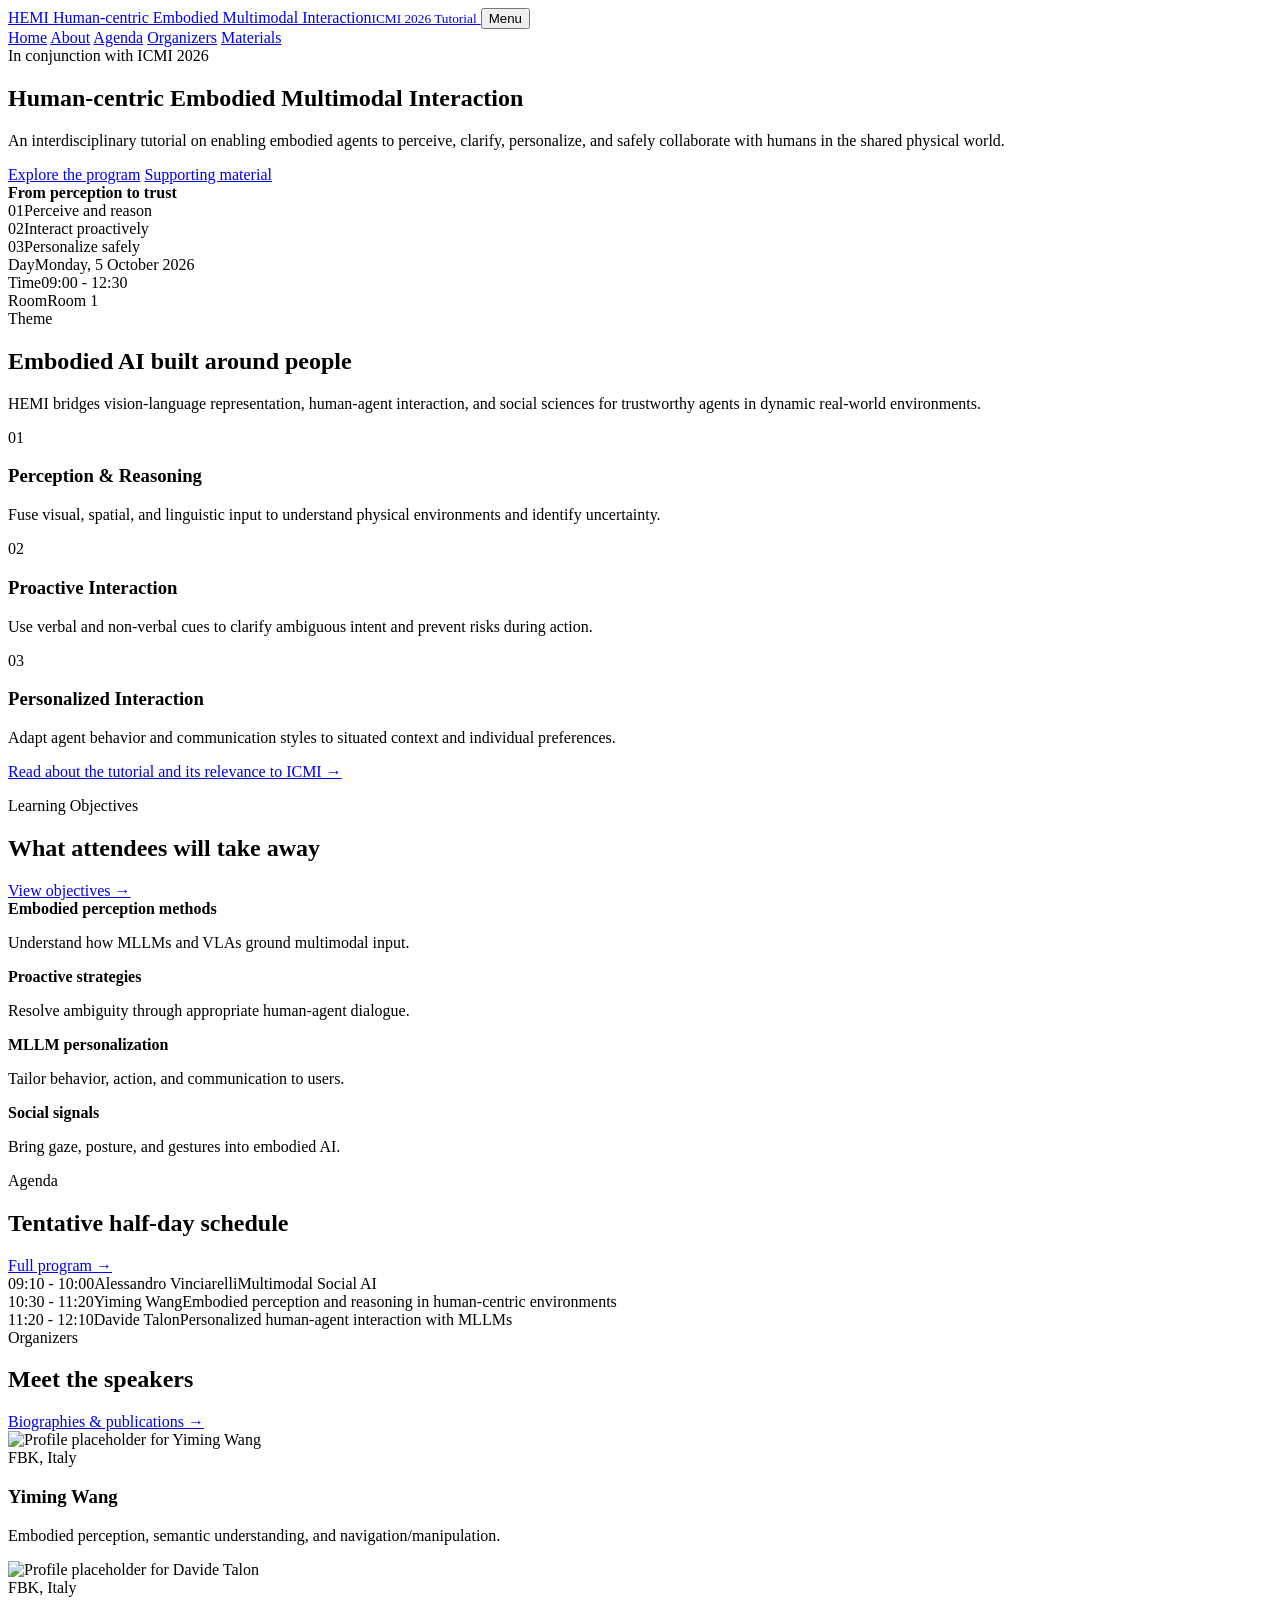
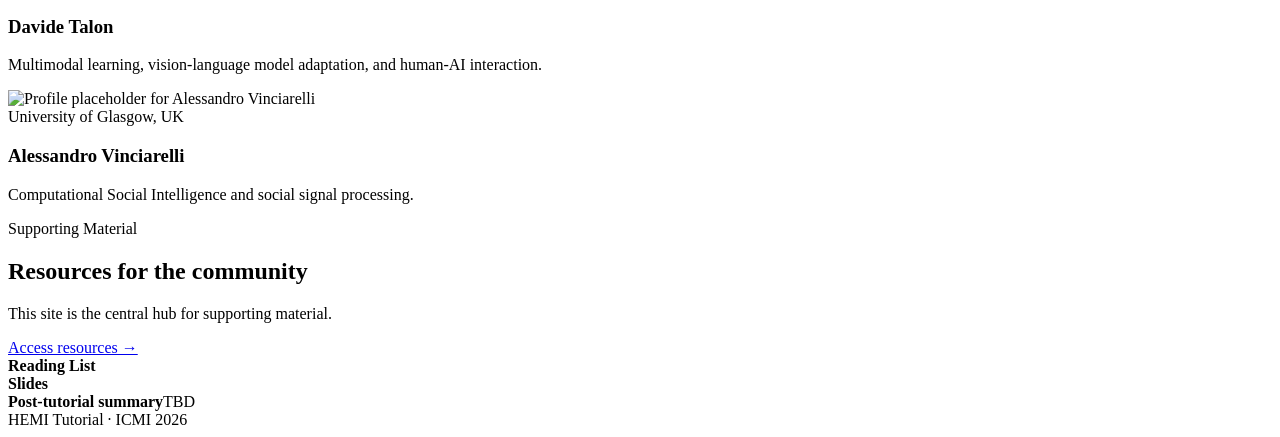
==== commit f35e13d0: "swapped yiming and Davide" ====
--- a/index.html
+++ b/index.html
@@ -119,8 +119,8 @@
           </div>
           <div class="timeline">
             <div class="session"><time>09:10 - 10:00</time><span class="speaker">Alessandro Vinciarelli</span><span class="topic">Multimodal Social AI</span></div>
-            <div class="session"><time>10:30 - 11:20</time><span class="speaker">Davide Talon</span><span class="topic">Personalized human-agent interaction with MLLMs</span></div>
-            <div class="session"><time>11:20 - 12:10</time><span class="speaker">Yiming Wang</span><span class="topic">Embodied perception and reasoning in human-centric environments</span></div>
+            <div class="session"><time>10:30 - 11:20</time><span class="speaker">Yiming Wang</span><span class="topic">Embodied perception and reasoning in human-centric environments</span></div>
+            <div class="session"><time>11:20 - 12:10</time><span class="speaker">Davide Talon</span><span class="topic">Personalized human-agent interaction with MLLMs</span></div>
           </div>
         </div>
       </section>
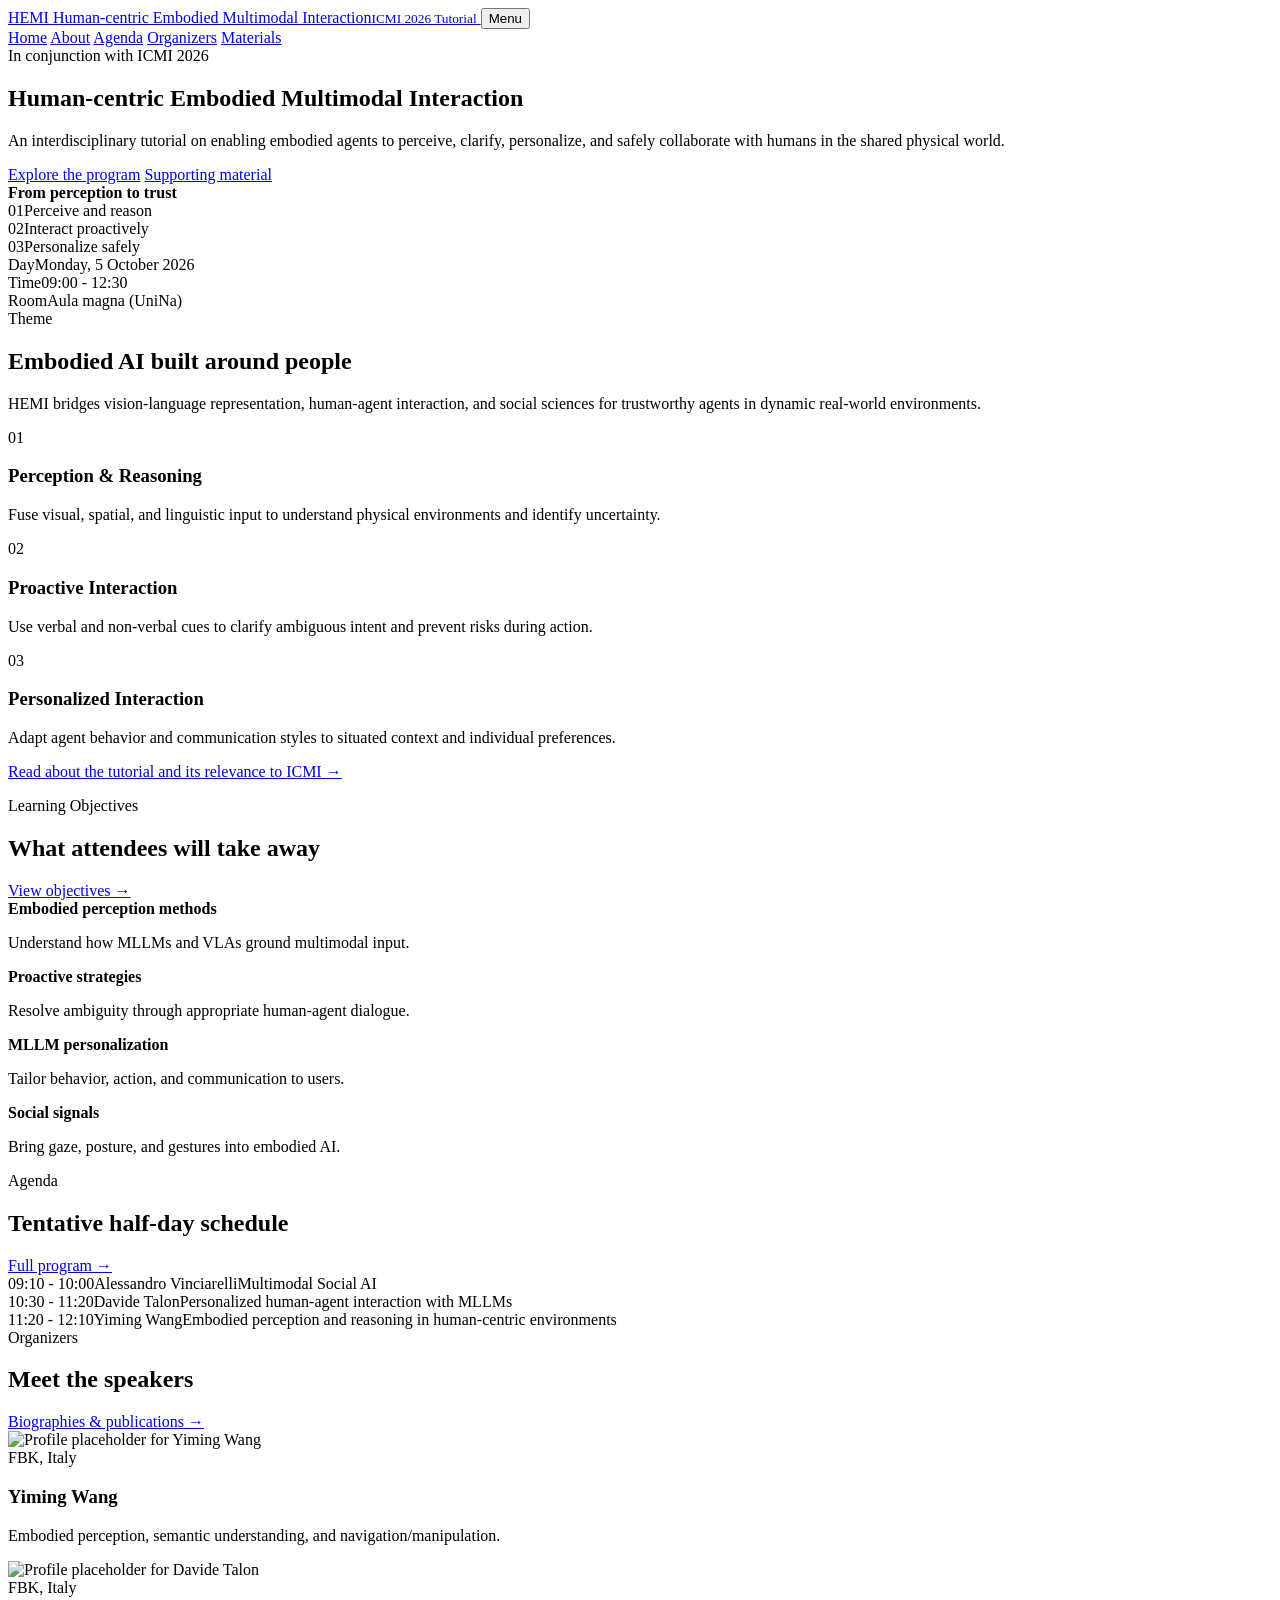
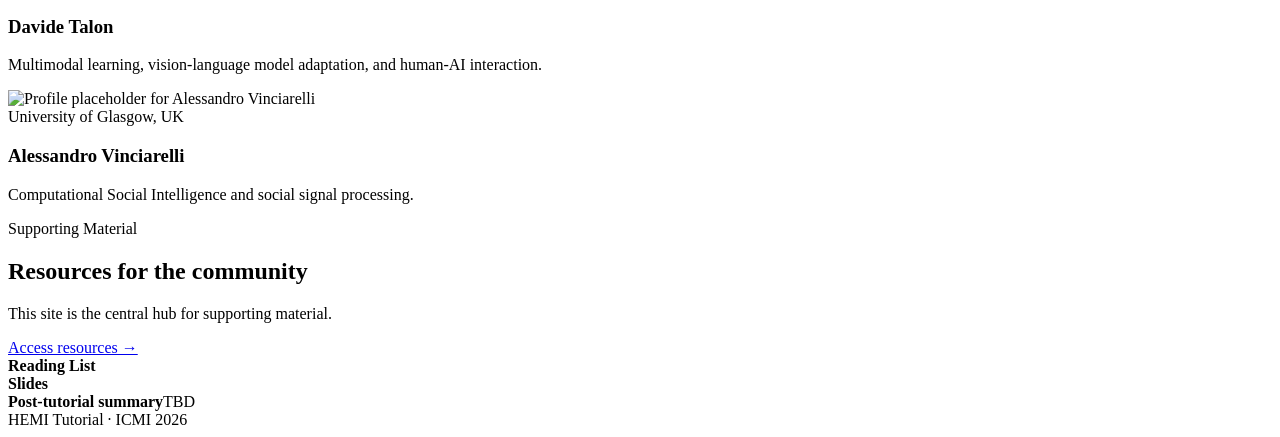
==== commit 8c603b42: "room" ====
--- a/index.html
+++ b/index.html
@@ -56,7 +56,7 @@
         <div class="container facts">
           <div class="fact"><span class="fact-label">Day</span><span class="fact-value">Monday, 5 October 2026</span></div>
           <div class="fact"><span class="fact-label">Time</span><span class="fact-value">09:00 - 12:30</span></div>
-          <div class="fact"><span class="fact-label">Room</span><span class="fact-value", width="d">Room 1</span></div>
+          <div class="fact"><span class="fact-label">Room</span><span class="fact-value", width="d">Aula magna (UniNa)</span></div>
         </div>
       </section>
 
@@ -119,8 +119,8 @@
           </div>
           <div class="timeline">
             <div class="session"><time>09:10 - 10:00</time><span class="speaker">Alessandro Vinciarelli</span><span class="topic">Multimodal Social AI</span></div>
-            <div class="session"><time>10:30 - 11:20</time><span class="speaker">Yiming Wang</span><span class="topic">Embodied perception and reasoning in human-centric environments</span></div>
-            <div class="session"><time>11:20 - 12:10</time><span class="speaker">Davide Talon</span><span class="topic">Personalized human-agent interaction with MLLMs</span></div>
+            <div class="session"><time>10:30 - 11:20</time><span class="speaker">Davide Talon</span><span class="topic">Personalized human-agent interaction with MLLMs</span></div>
+            <div class="session"><time>11:20 - 12:10</time><span class="speaker">Yiming Wang</span><span class="topic">Embodied perception and reasoning in human-centric environments</span></div>
           </div>
         </div>
       </section>
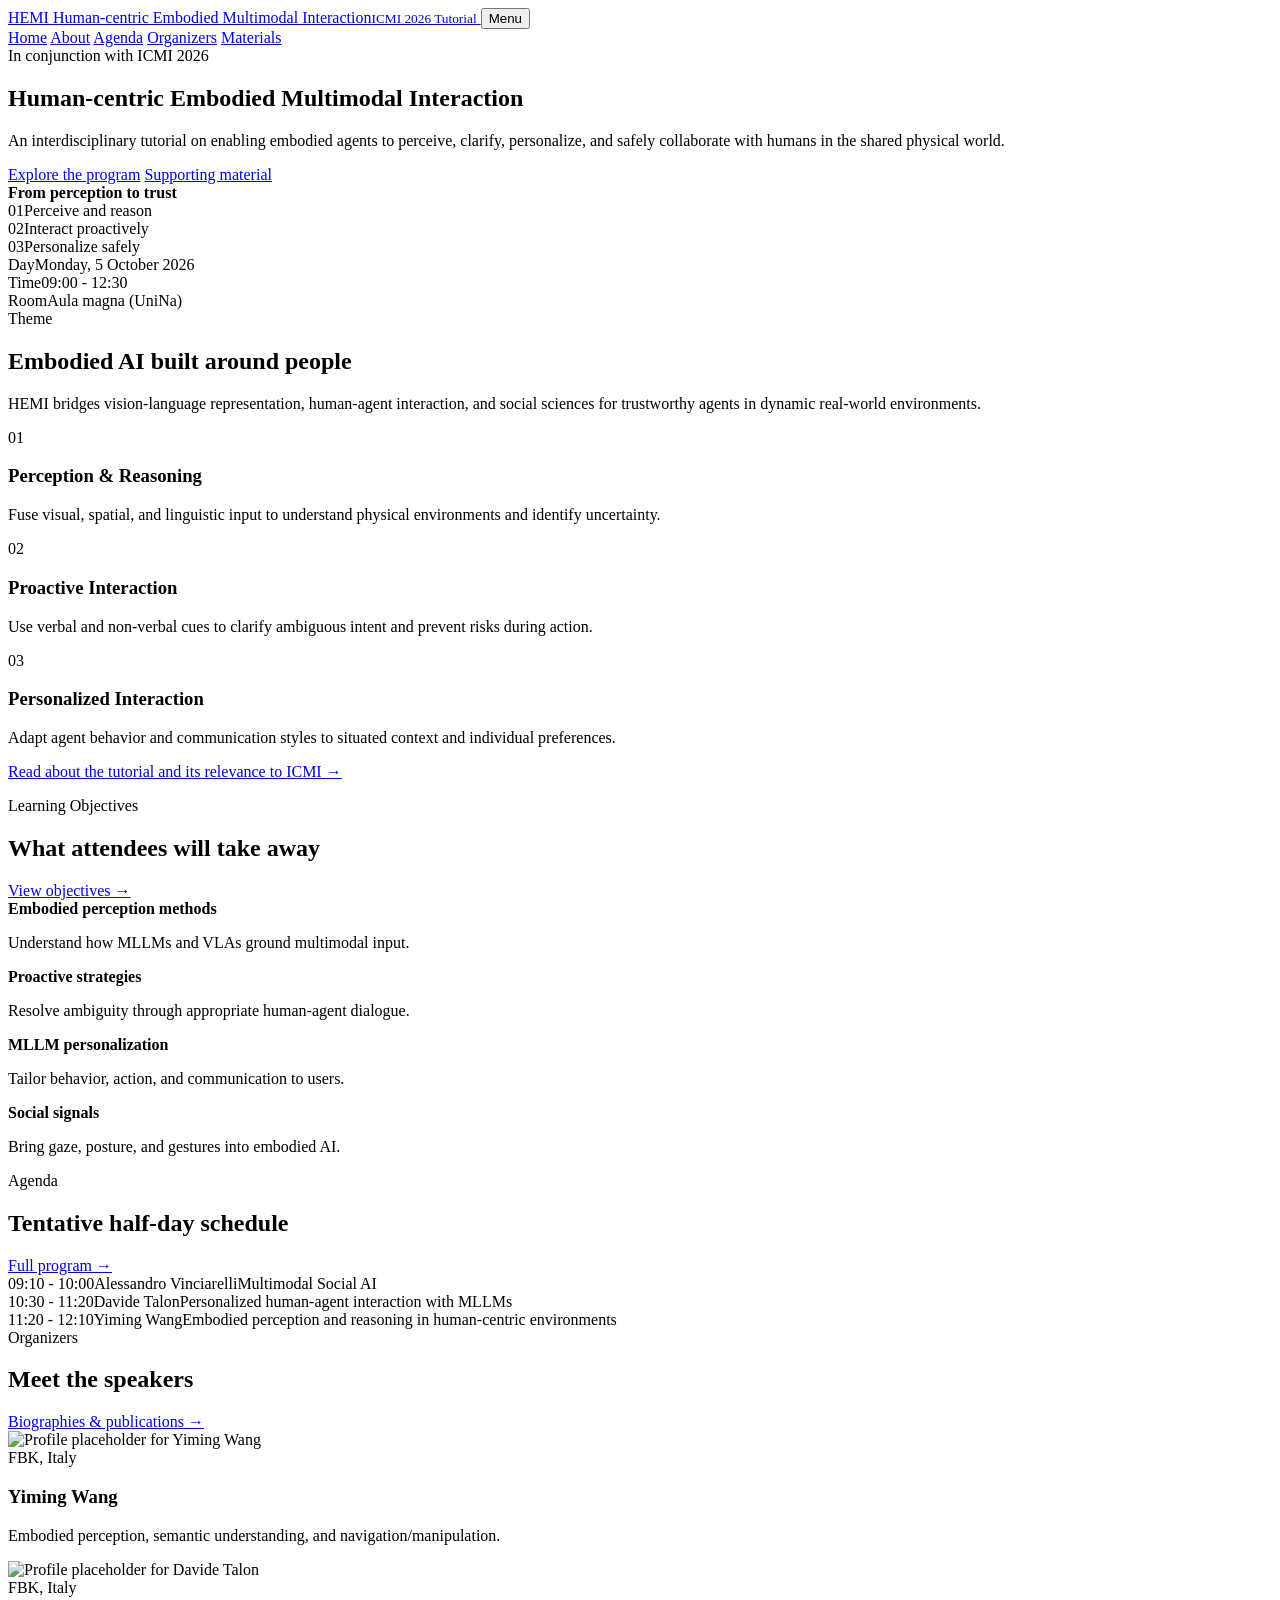
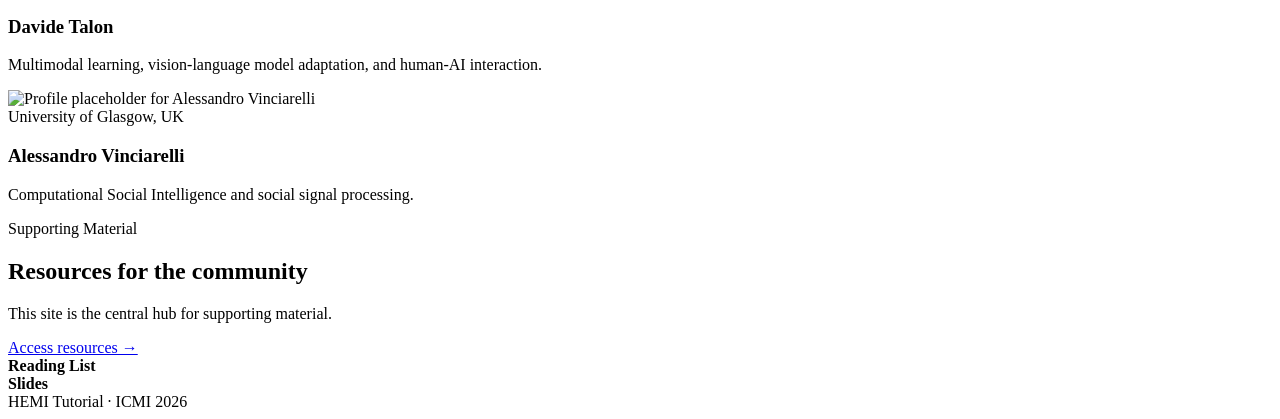
==== commit 8433d3da: "added material" ====
--- a/index.html
+++ b/index.html
@@ -153,7 +153,7 @@
           <div class="resource-list">
             <div class="resource-item"><strong>Reading List</strong></div>
             <div class="resource-item"><strong>Slides</strong></div>
-            <div class="resource-item"><strong>Post-tutorial summary</strong>TBD</div>
+            <!--<div class="resource-item"><strong>Post-tutorial summary</strong>TBD</div>-->
           </div>
         </div>
       </section>
